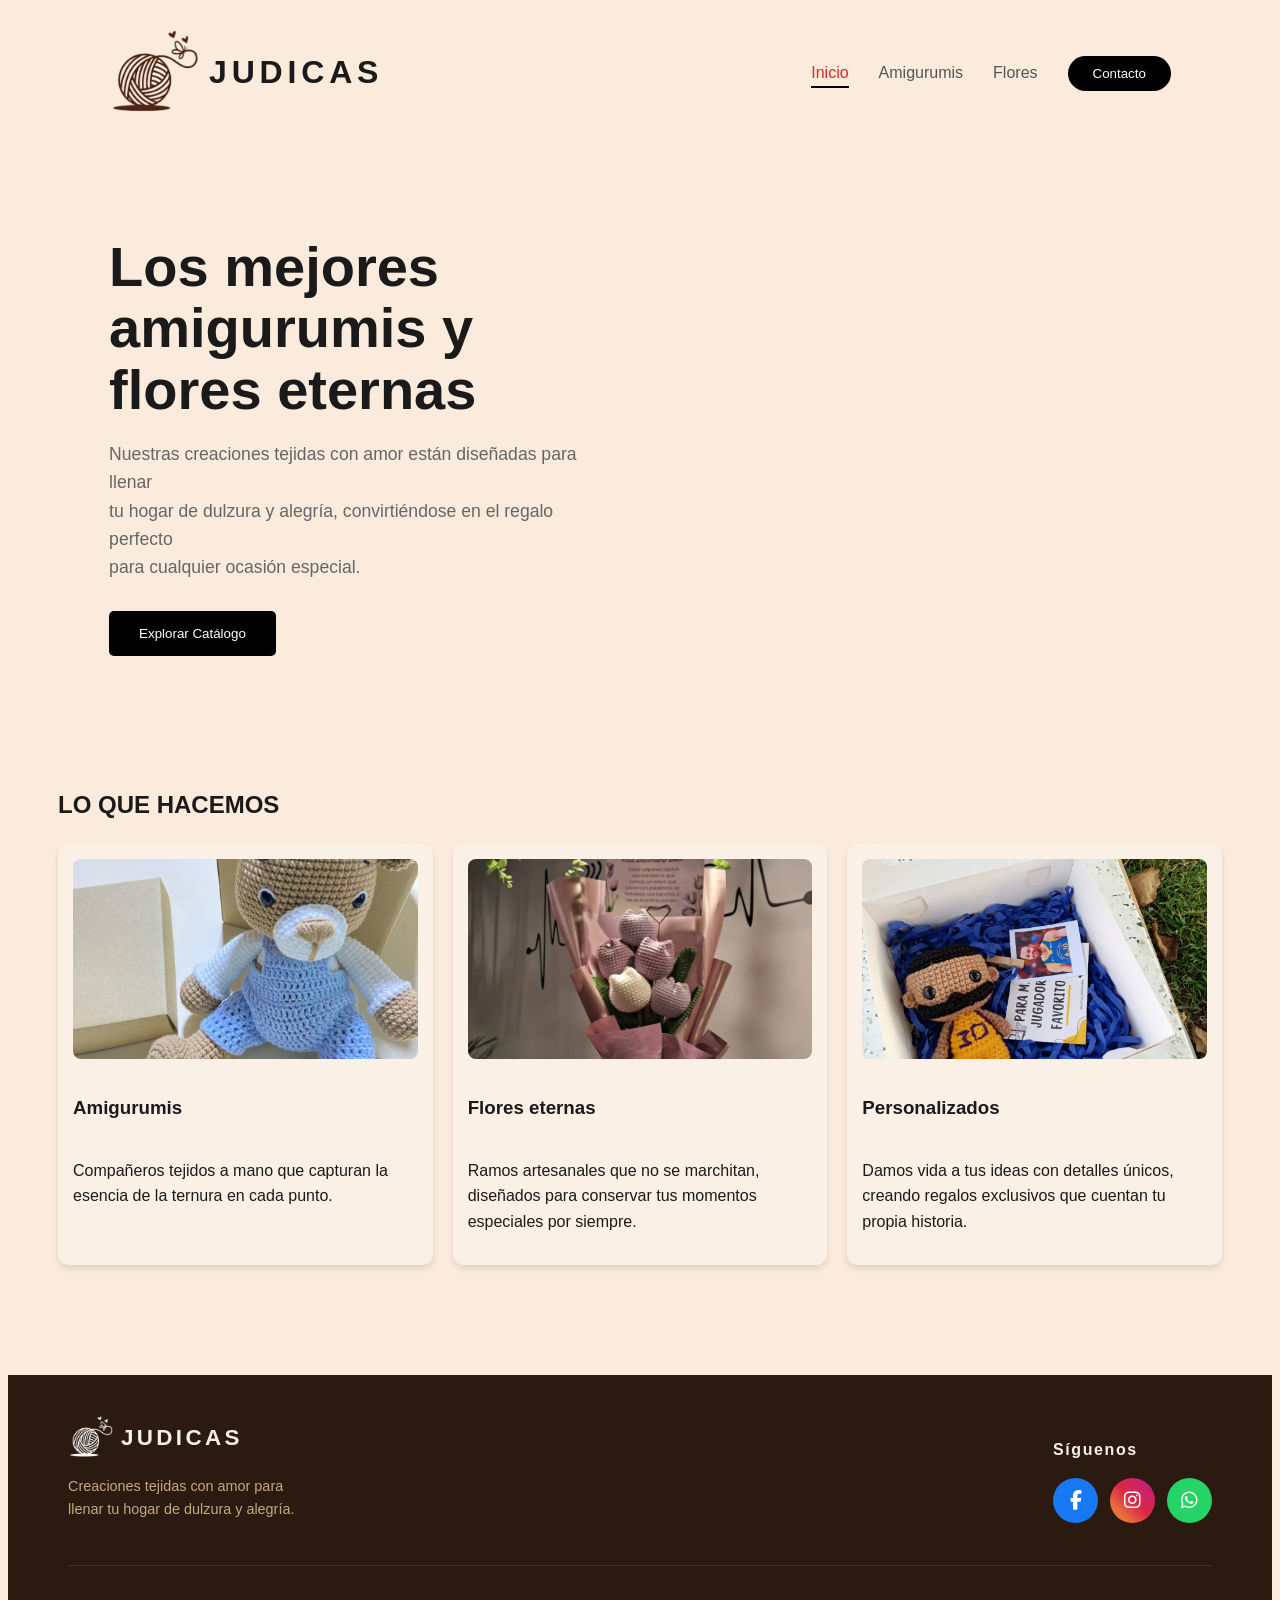
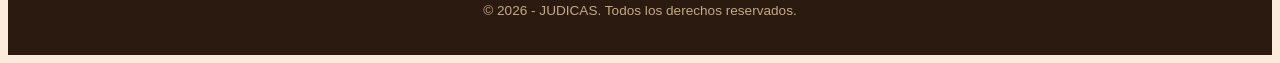
==== index.html @ 6023e5a1 "Add files via upload" ====
<!DOCTYPE html>
<html lang="es">
<head>
    <meta charset="UTF-8">
    <meta name="viewport" content="width=device-width, initial-scale=1.0">
    <title>JUDICAS</title>
    <link rel="stylesheet" href="EstiloPrincipal.css">
    <link rel="icon" href="Logo-blanco-juidcas.png" type="image/x-icon">
    <link rel="stylesheet" href="https://cdnjs.cloudflare.com/ajax/libs/font-awesome/6.5.0/css/all.min.css">
</head>
<body>
    
    <!-- Navegación -->
    <nav class="navbar">
            <div class="logo">
            <img src="logo-judicass-(1).png" alt="Logo Judicas">    
            <strong>JUDICAS</strong>
            </div>
        <ul class="nav-links">
            <li><a href="index.html" class="active">Inicio</a></li>
            <li><a href="Amigurumis.html">Amigurumis</a></li>
            <li><a href="Flores.html">Flores</a></li>
            <li><a href="https://wa.me/+51903098460"><button class="btn-sign">Contacto</button></a></li>
        </ul>
    </nav>

    <!-- INICIO -->
     <header class="hero">
        <div class="hero-text">
            <h1>Los mejores amigurumis y flores eternas</h1>
            <p>Nuestras creaciones tejidas con amor están diseñadas para llenar <br>
                tu hogar de dulzura y alegría, convirtiéndose en el regalo perfecto <br>
                para cualquier ocasión especial.</p>
            <a href="Catalogo.html"><button class="btn-main">Explorar Catálogo</button></a>
        </div>
    </header>


    <!-- CUERPO (NO OLVIDARME) -->
    <main class="container">
        <h2>LO QUE HACEMOS</h2>
        <div class="grid">
            <div class="card">
                <img src="amigurumi.jpg" alt="Suscripción">
                <h3>Amigurumis</h3>  
                <p>Compañeros tejidos a mano que capturan la esencia de la ternura en cada punto.</p>
            </div>
            <div class="card">
                <img src="flores-eternas.jpg" alt="Suscripción">
                <h3>Flores eternas</h3>
                <p>Ramos artesanales que no se marchitan, diseñados para conservar tus momentos especiales por siempre.</p>
            </div>
            <div class="card">
                <img src="personalizado.jpg" alt="Suscripción">
                <h3>Personalizados</h3>
                <p>Damos vida a tus ideas con detalles únicos, creando regalos exclusivos que cuentan tu propia historia.</p>
            </div>
        </div>
    </main>

    <footer>
        <div class="footer-container">
    
        <!-- Logo y descripción -->
        <div class="footer-brand">
      <div class="logo">
        <img src="logo-judicass-(1).png" alt="Logo Judicas">
        <strong>JUDICAS</strong>
        </div>
        <p>Creaciones tejidas con amor para llenar tu hogar de dulzura y alegría.</p>
        </div>

        <!-- Redes sociales -->
        <div class="footer-social">
        <h4>Síguenos</h4>
        <div class="social-icons">
            <a href="https://www.facebook.com/profile.php?id=61555158786863" target="_blank" class="social-btn facebook">
            <i class="fab fa-facebook-f"></i>
            </a>
            <a href="https://www.instagram.com/judicas_craftcrochet/" target="_blank" class="social-btn instagram">
            <i class="fab fa-instagram"></i>
            </a>
            <a href="https://wa.me/+51903098460" target="_blank" class="social-btn whatsapp">
            <i class="fab fa-whatsapp"></i>
            </a>
        </div>
        </div>

        </div>

    <div class="footer-bottom">
        <p>&copy; 2026 - JUDICAS. Todos los derechos reservados.</p>
    </div>
</footer>
</body>
</html>
---- EstiloPrincipal.css ----
/* Configuración General */

body {
    font-family: 'Segoe UI', Tahoma, Geneva, Verdana, sans-serif;
    color: #1a1a1a;
    background-color: #FAEBDD;
    background-image: url(fondo-2k-judicas.png);
    background-size: cover;
    background-position: center;
    background-repeat: no-repeat;
    background-attachment: fixed;
    line-height: 1.6;
}


.logo {
    font-family: 'Josefin Sans', sans-serif;
    font-weight: 10; /* o 400 */
    letter-spacing: 0.15em;
    text-transform: uppercase;
    display: flex;
    align-items: center;
    gap: 10px;
}

.logo strong {
  font-size: 2rem; /* aumenta este valor al gusto */
  letter-spacing: 0.15em;
}

.logo img {
  width: 90px;
  height: 90px;
  object-fit: contain;
  vertical-align: middle;
}

.navbar {
    display: flex;
    justify-content: space-between;
    align-items: center;
    padding: 20px 8%;
}
.nav-links {
    display: flex;
    list-style: none;
    gap: 30px;
    align-items: center;
}
.nav-links a { text-decoration: none; color: #555; font-weight: 500; }
.active { color: #df2525 !important; border-bottom: 2px solid #000; padding-bottom: 5px; }
.btn-sign {
    background: #000;
    color: #fff;
    padding: 10px 25px;
    border-radius: 30px;
    border: none;
    cursor: pointer;
}

/* HERO SECTION */
.hero {
    display: grid;
    grid-template-columns: 1fr 1fr;
    gap: 40px;
    padding: 60px 8%;
    align-items: center;
}
.hero-text h1 { font-size: 3.5rem; line-height: 1.1; margin-bottom: 20px; }
.hero-text p { color: #666; margin-bottom: 30px; font-size: 1.1rem; }
.btn-main {
    background: #000; color: #fff; border: none;
    padding: 15px 30px; border-radius: 5px; cursor: pointer;
}

.img-large { grid-row: span 2; }
.hero-images-grid img {
    width: 100%;
    height: 100%;
    object-fit: cover; 
    border-radius: 15px;
    background: #f0f0f0;
}

/* Grillas de Contenido */

.container { padding: 40px 8%; }
.section-header {
    display: flex;
    justify-content: space-between;
    align-items: center;
    margin-bottom: 25px;
}
.grid-main {
    display: grid;
    grid-template-columns: repeat(4, 1fr);
    gap: 20px;
}

.card img {
    width: 100%;  
    height: 200px;         
    object-fit: cover;     
    object-position: center; 
    border-radius: 8px;   
    display: block;        
    margin-bottom: 15px;   
}
.card {
    overflow: hidden;
    display: flex;
    flex-direction: column;
    background: rgba(255, 255, 255, 0.25); /* más transparente */
    backdrop-filter: blur(15px);
    -webkit-backdrop-filter: blur(10px);
    border-radius: 16px;
    border: none;

}

/* Sección de Noticias Estilo Lista */
.news-layout {
    display: grid;
    grid-template-columns: 2fr 1fr;
    gap: 30px;
}
.news-main img {
    width: 100%;
    height: 400px;
    object-fit: cover;
    border-radius: 15px;
}
.news-item {
    display: flex;
    gap: 15px;
    margin-bottom: 20px;
}
.news-item img {
    width: 100px;
    height: 80px;
    object-fit: cover;
    border-radius: 8px;
}
.container { padding: 50px; }

.grid {
    display: flex;
    gap: 20px;
    margin-top: 20px;
}

.card {
    flex: 1;
    background: rgba(255, 255, 255, 0.25);
    padding: 15px;
    border-radius: 10px;
    box-shadow: 0 4px 6px rgba(0,0,0,0.1);
    backdrop-filter: blur(15px);
}

.card-img {
    height: 150px;
    background: #e0e0e0;
    border-radius: 8px;
    margin-bottom: 15px;
}

h1 { font-size: 3rem; margin-bottom: 10px; }

/* --- ANIMACIONES PÁGINA PRINCIPAL --- */

/* 1. Definición del efecto de entrada */
@keyframes fadeInUp {
    from {
        opacity: 0;
        transform: translateY(30px);
    }
    to {
        opacity: 1;
        transform: translateY(0);
    }
}

/* 2. Animación al texto principal (Hero) */
.hero-text {
    animation: fadeInUp 1s ease-out forwards;
}

/* 3. Animación a las tarjetas de amenazas con retraso */
.card {
    opacity: 0; /* Empiezan invisibles */
    animation: fadeInUp 0.8s ease-out forwards;
    transition: transform 0.1s ease;
}

/* Retraso para que aparezcan una por una */
.card:nth-child(1) { animation-delay: 0.2s; }
.card:nth-child(2) { animation-delay: 0.4s; }
.card:nth-child(3) { animation-delay: 0.6s; }

/* 4. Efecto Hover en las cards (se levantan y brillan) */
.card {
    transition: transform 0.3s ease, box-shadow 0.3s ease;
}

.card:hover {
    transform: translateY(-10px);
    box-shadow: 0 10px 20px rgba(0,0,0,0.15);
}

/* 5. Efecto en el botón principal */
.btn-main {
    transition: all 0.3s ease;
}

.btn-main:hover {
    background-color: #333;
    transform: scale(1.05); /* Se agranda un poquito */
}

/* --- RESPONSIVE PRINCIPAL --- */
@media (max-width: 768px) {
    .navbar {
        flex-direction: column;
        padding: 15px;
        gap: 15px;
    }
    .nav-links {
        gap: 15px;
        font-size: 0.9rem;
    }
    .hero {
        grid-template-columns: 1fr;
        text-align: center;
        padding: 40px 5%;
    }
    .hero-text h1 {
        font-size: 2.2rem;
    }
    .grid {
        flex-direction: column; /* Se apilan una abajo de otra */
    }
    .card {
        width: 100%;
    }
}

/* Importar Font Awesome en el <head> de tu HTML */
/* <link rel="stylesheet" href="https://cdnjs.cloudflare.com/ajax/libs/font-awesome/6.5.0/css/all.min.css"> */

footer {
  background-color: #2b1a10;
  color: #f5f0eb;
  padding: 40px 60px 20px;
  margin-top: 60px;
}

.footer-container {
  display: flex;
  justify-content: space-between;
  align-items: flex-start;
  gap: 40px;
  margin-bottom: 30px;
}

.footer-brand .logo {
  display: flex;
  align-items: center;
  gap: 8px;
  margin-bottom: 12px;
}

.footer-brand .logo strong {
  color: #f5f0eb;
  font-size: 1.4rem;
  letter-spacing: 0.15em;
}

.footer-brand .logo img {
  width: 45px;
  height: 45px;
  filter: brightness(0) invert(1); /* hace el logo blanco */
}

.footer-brand p {
  color: #c4a882;
  font-size: 0.9rem;
  max-width: 250px;
}

.footer-social h4 {
  font-size: 1rem;
  margin-bottom: 16px;
  letter-spacing: 0.1em;
}

.social-icons {
  display: flex;
  gap: 12px;
}

.social-btn {
  width: 45px;
  height: 45px;
  border-radius: 50%;
  display: flex;
  align-items: center;
  justify-content: center;
  font-size: 1.2rem;
  color: white;
  text-decoration: none;
  transition: transform 0.2s, opacity 0.2s;
}

.social-btn:hover {
  transform: scale(1.1);
  opacity: 0.9;
}

.facebook  { background-color: #1877f2; }
.instagram { background: linear-gradient(45deg, #f09433, #e6683c, #dc2743, #cc2366, #bc1888); }
.whatsapp  { background-color: #25d366; }

.footer-bottom {
  border-top: 1px solid rgba(255,255,255,0.1);
  padding-top: 20px;
  text-align: center;
  color: #c4a882;
  font-size: 0.85rem;
}


/* ---- TABLET (hasta 1024px) ---- */
@media (max-width: 1024px) {
    .hero-text h1 { font-size: 2.5rem; }
    .grid { flex-wrap: wrap; }
    .card { min-width: 280px; }
}

/* ---- CELULAR (hasta 768px) ---- */
@media (max-width: 768px) {

    /* Navbar */
    .navbar {
        flex-direction: column;
        padding: 15px 5%;
        gap: 12px;
    }
    .nav-links { 
        gap: 12px; 
        flex-wrap: wrap;
        justify-content: center;
    }

    /* Logo más pequeño */
    .logo img { width: 55px; height: 55px; }
    .logo strong { font-size: 1.3rem; }

    /* Hero */
    .hero {
        grid-template-columns: 1fr;
        padding: 30px 5%;
        text-align: center;
    }
    .hero-text h1 { font-size: 2rem; }
    .hero-text p { font-size: 0.95rem; }

    /* Cards apiladas */
    .grid { flex-direction: column; }
    .card { width: 100%; }

    /* Fondo */
    body {
        background-size: cover;
        background-position: center top;
        background-attachment: scroll; /* fixed no funciona bien en móvil */
    }

    /* Footer */
    footer { padding: 30px 20px 20px; }
    .footer-container { flex-direction: column; gap: 20px; }

    /* Banner contacto */
    .contacto-banner {
        flex-direction: column;
        text-align: center;
        padding: 25px 20px;
    }
}

/* ---- CELULAR PEQUEÑO (hasta 480px) ---- */
@media (max-width: 480px) {
    .hero-text h1 { font-size: 1.6rem; }
    .catalogo-header h1 { font-size: 1.8rem; }
    .nav-links { font-size: 0.85rem; gap: 8px; }
}
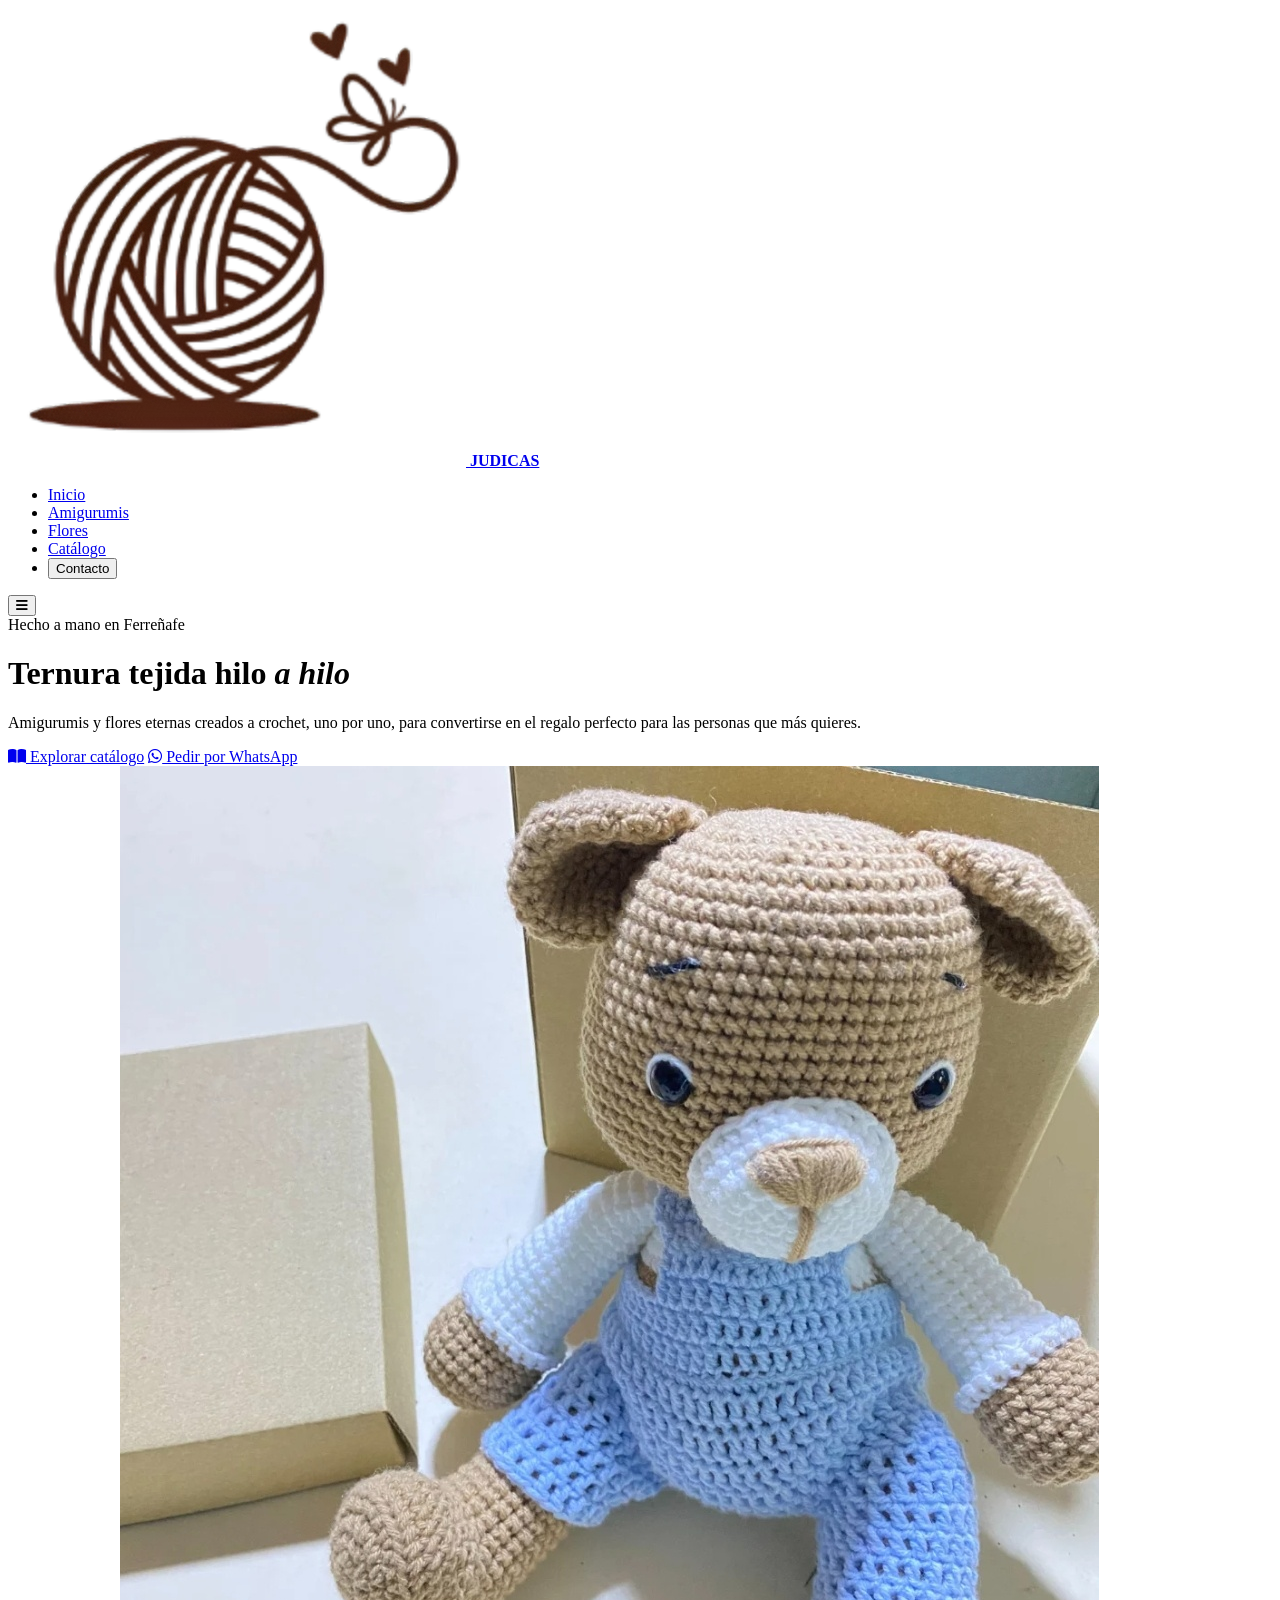
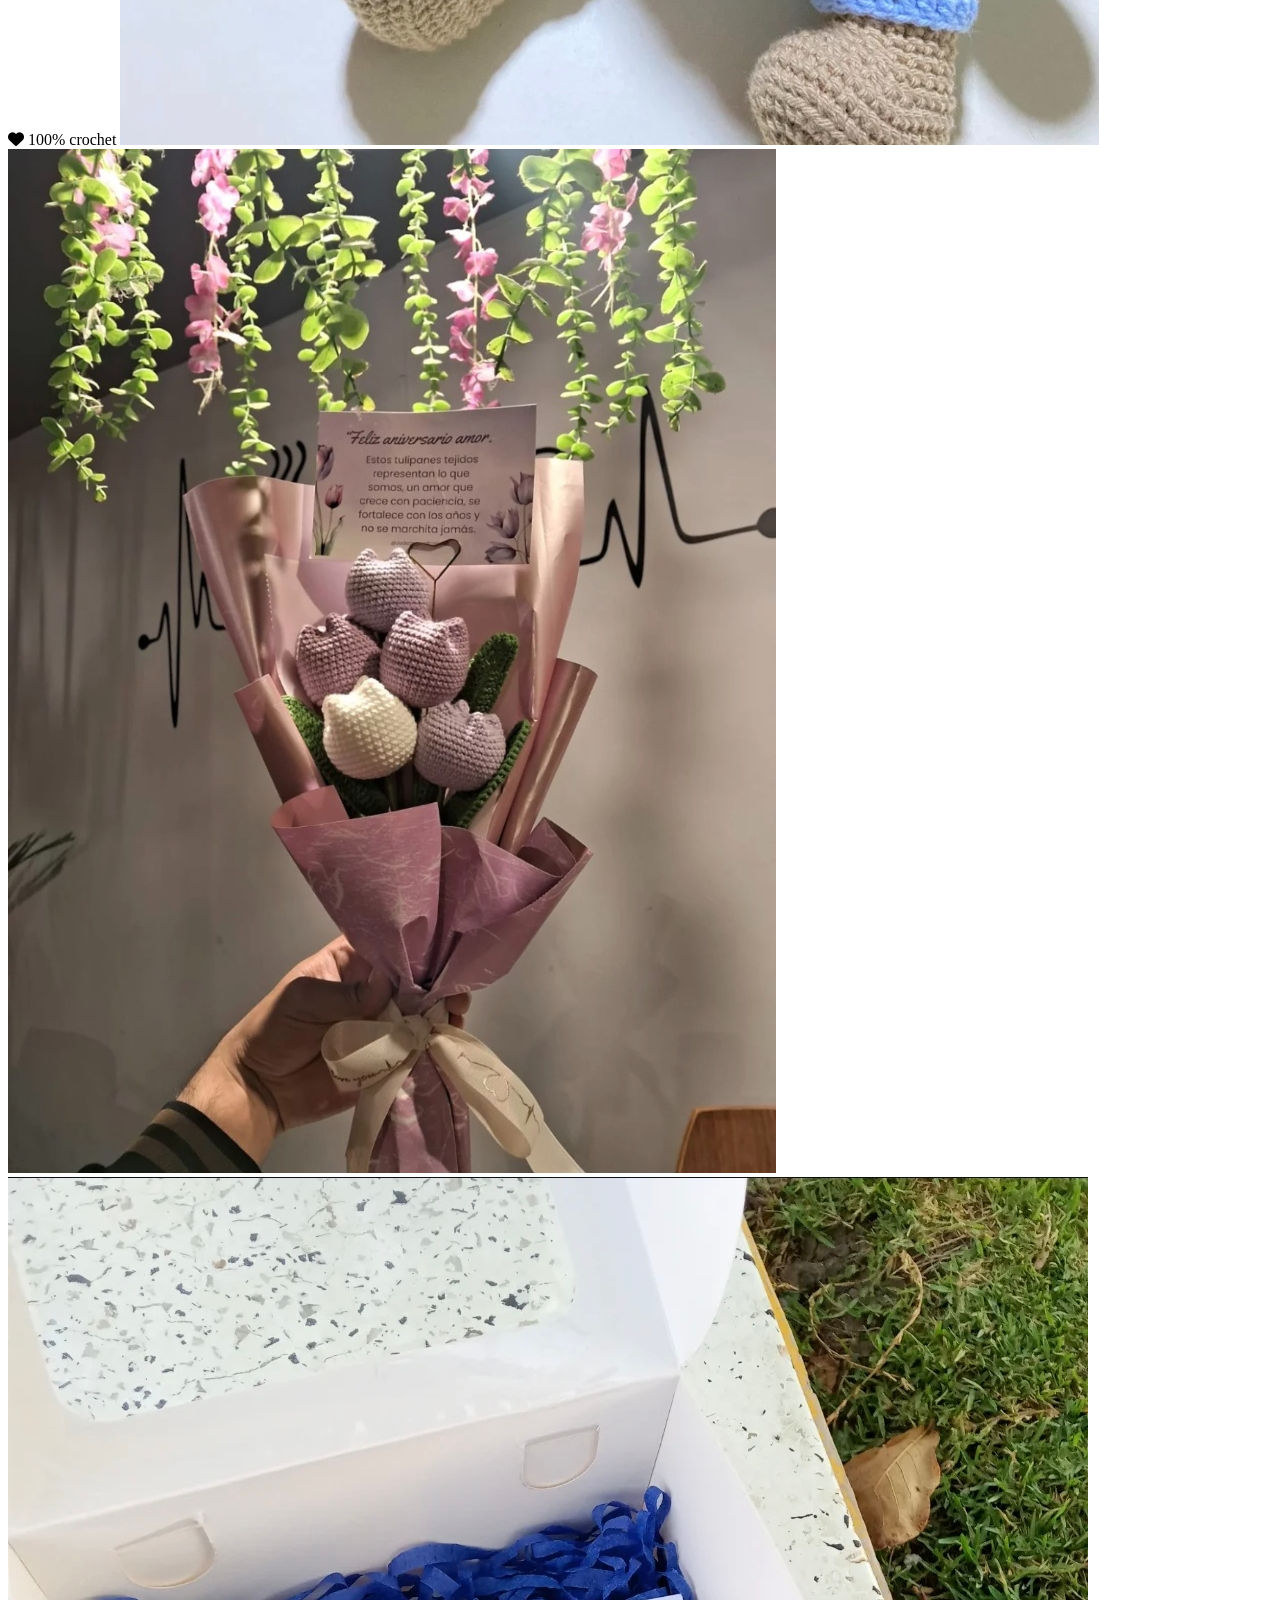
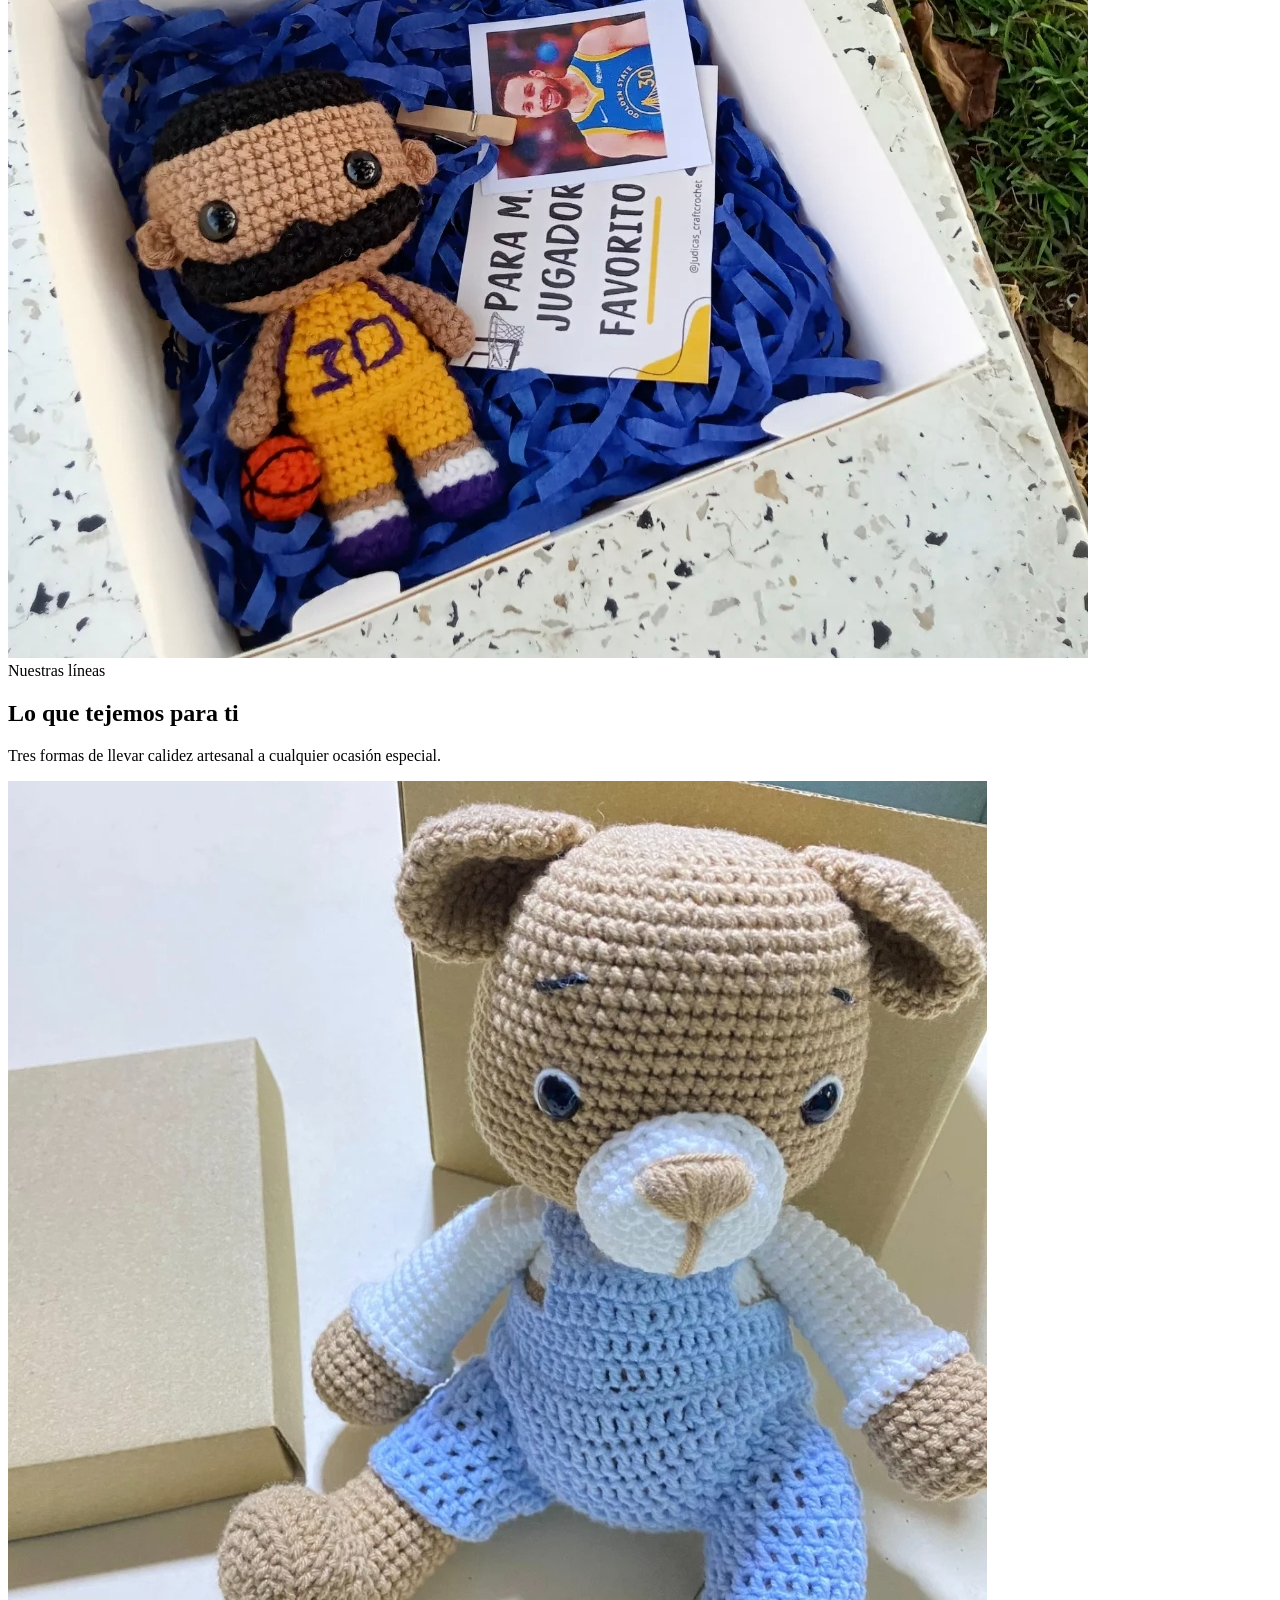
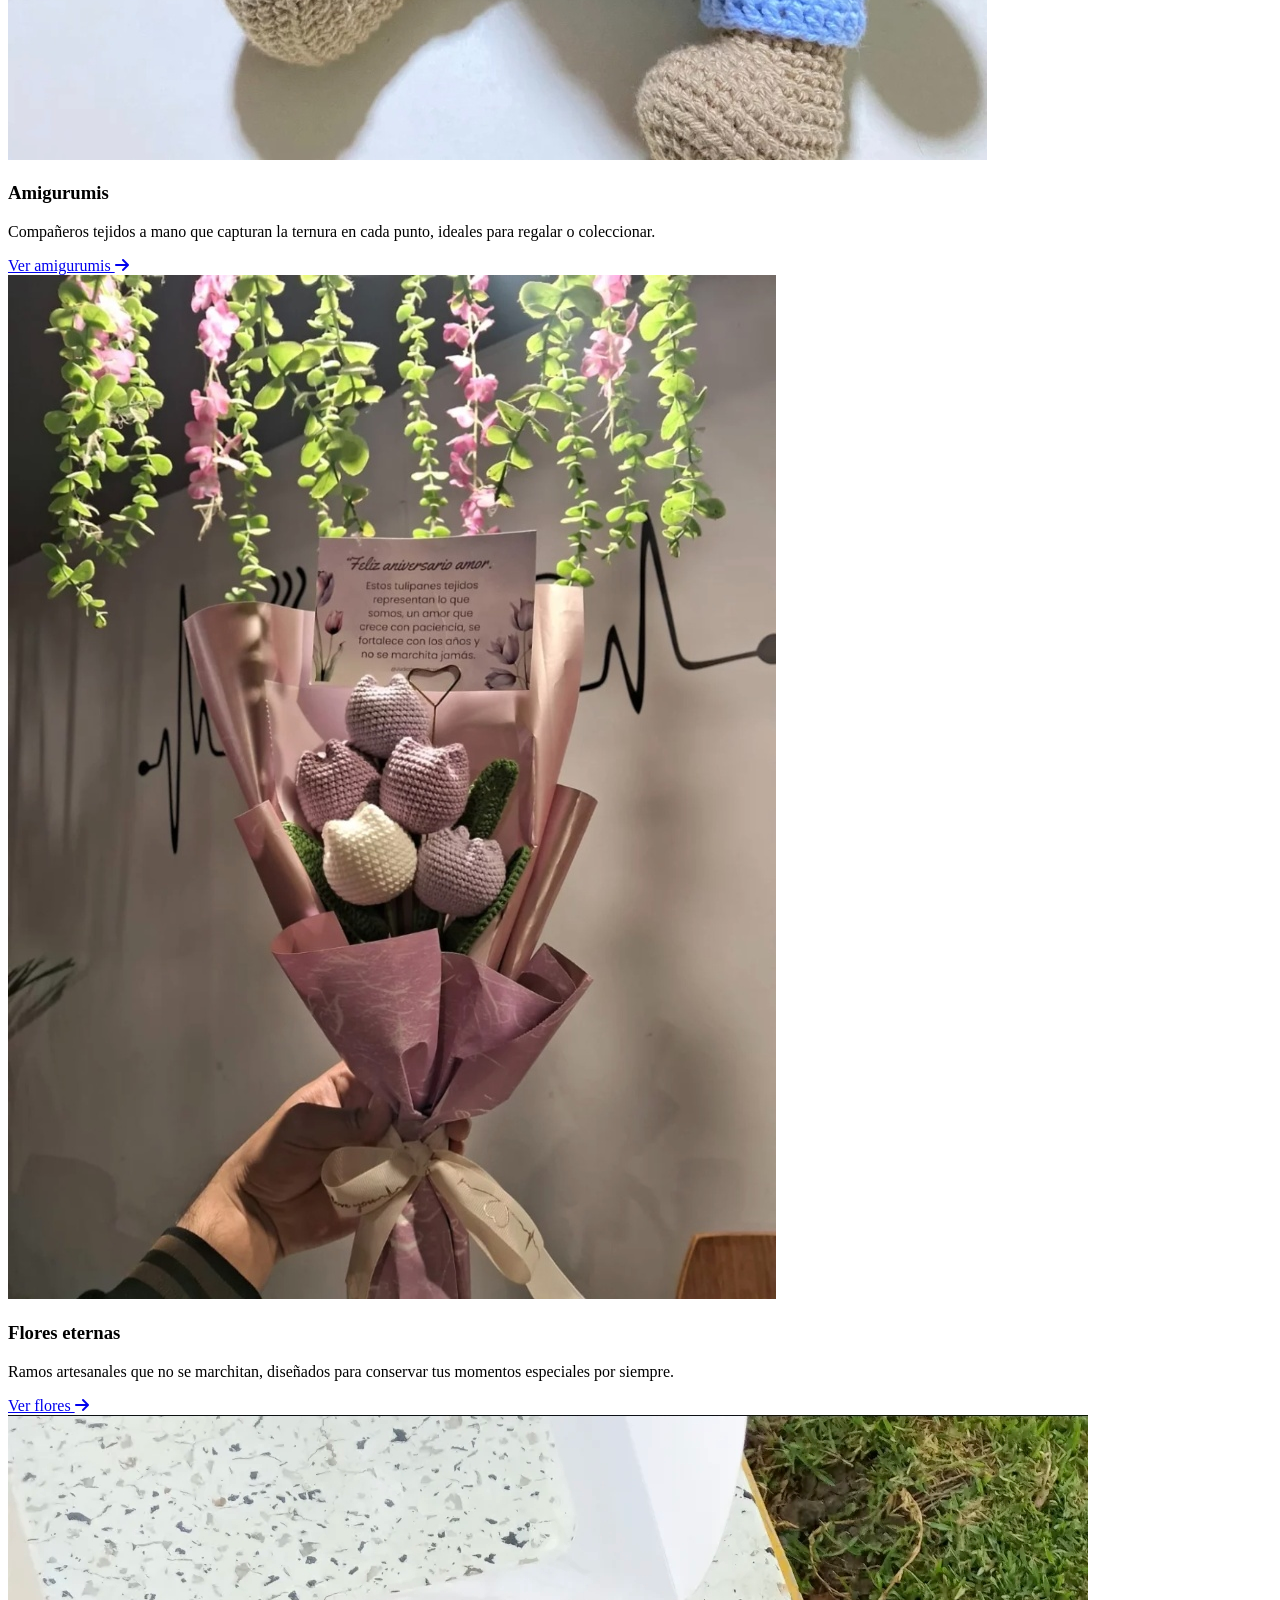
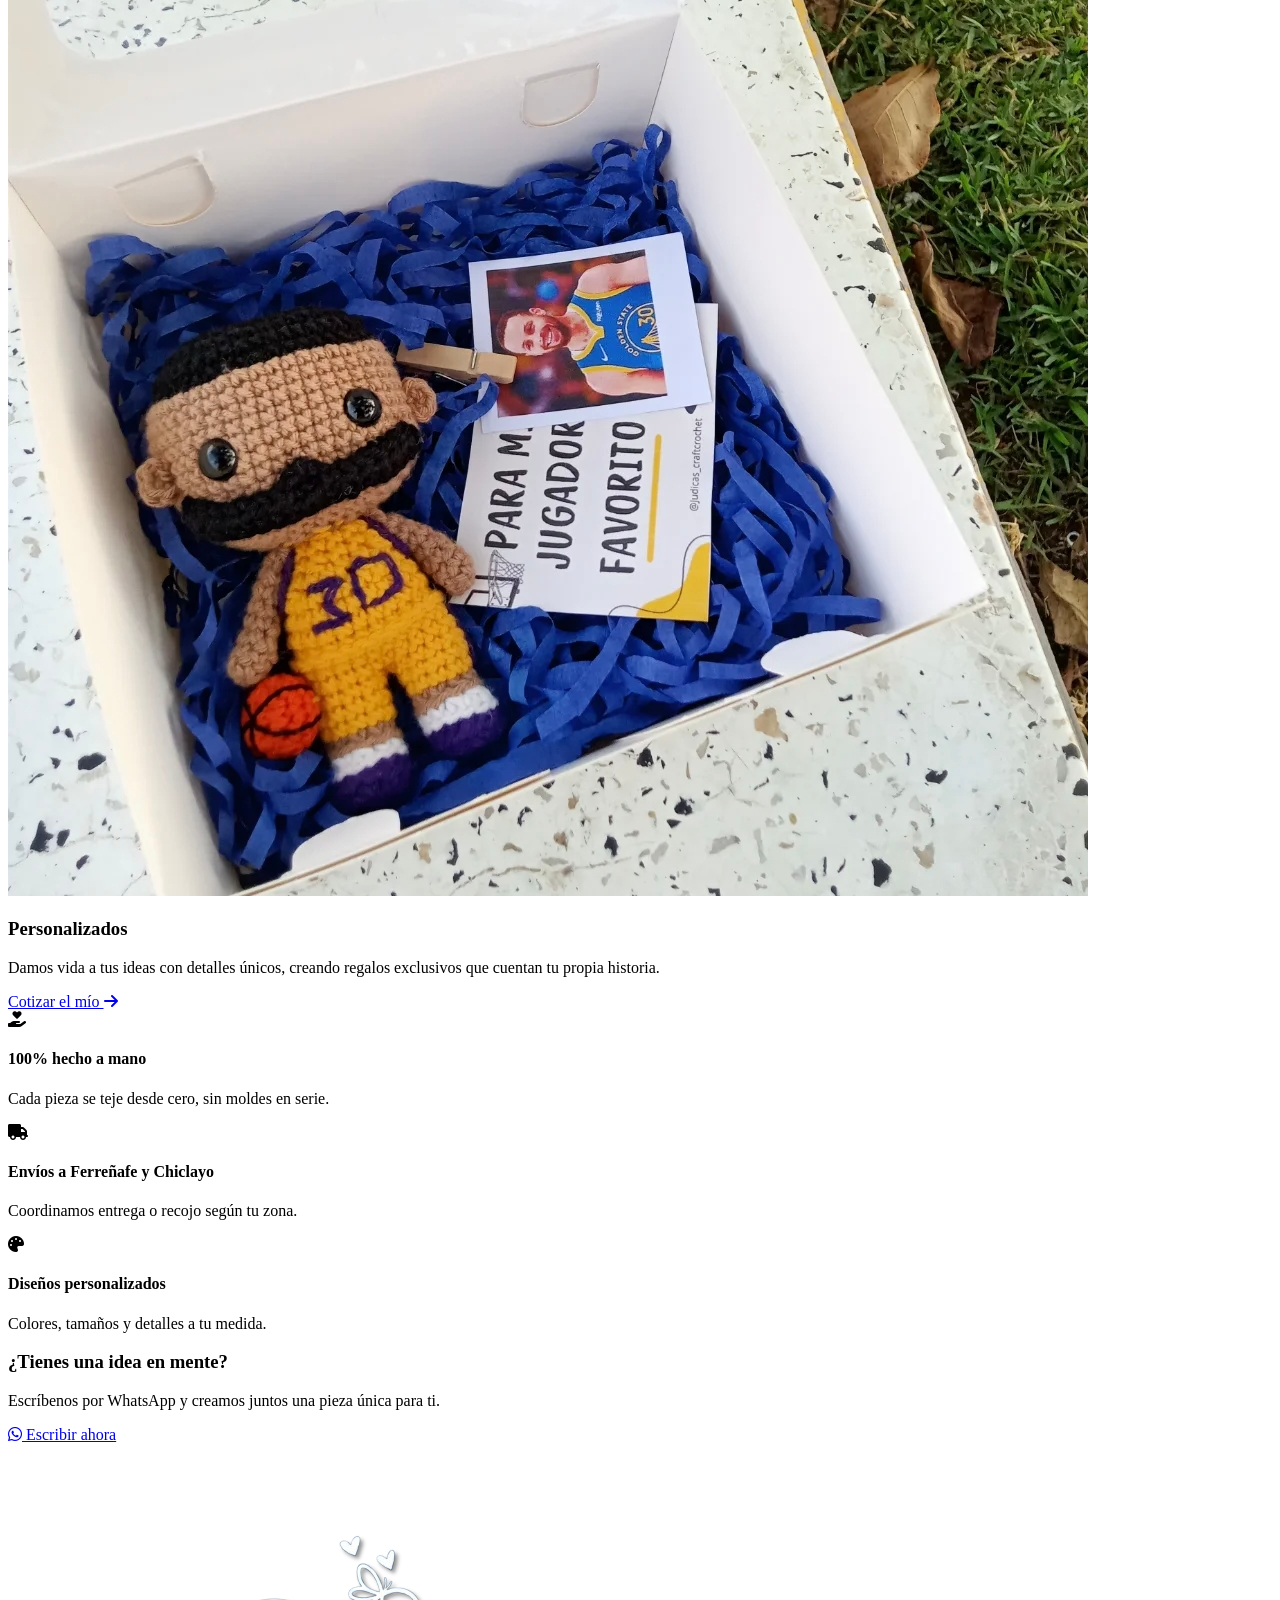
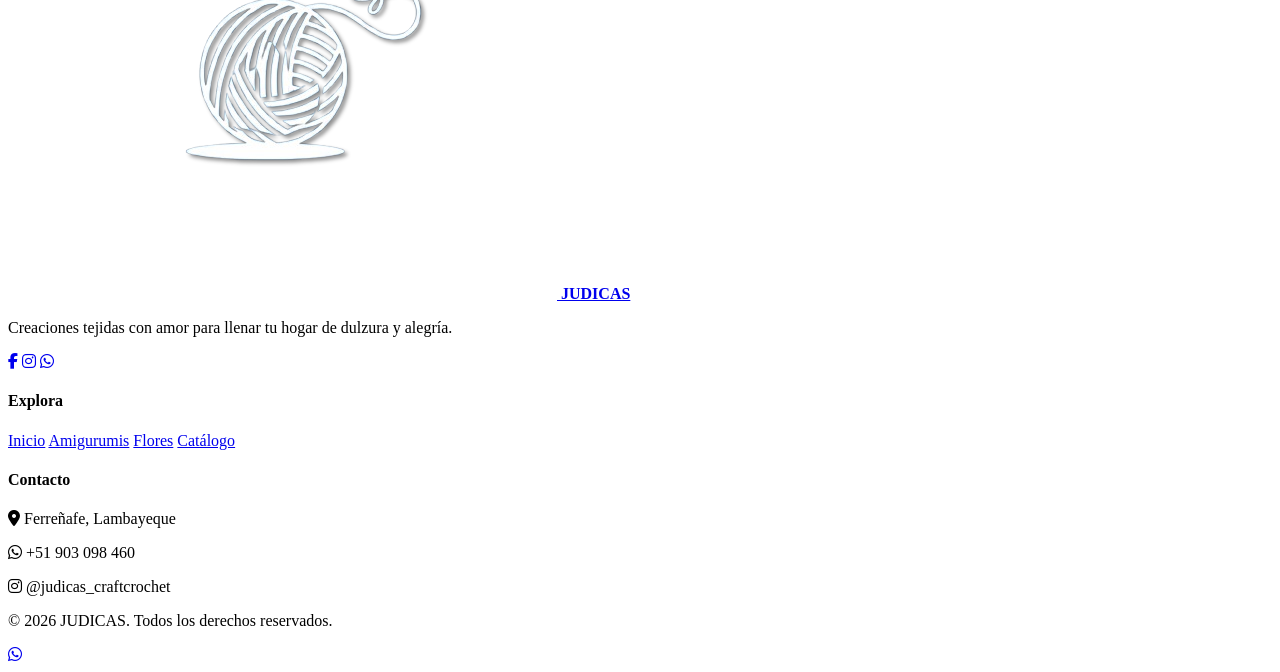
==== commit 026449ce: "judicas yes" ====
--- a/index.html
+++ b/index.html
@@ -1,96 +1,154 @@
-<!DOCTYPE html>
-<html lang="es">
-<head>
-    <meta charset="UTF-8">
-    <meta name="viewport" content="width=device-width, initial-scale=1.0">
-    <title>JUDICAS</title>
-    <link rel="stylesheet" href="EstiloPrincipal.css">
-    <link rel="icon" href="Logo-blanco-juidcas.png" type="image/x-icon">
-    <link rel="stylesheet" href="https://cdnjs.cloudflare.com/ajax/libs/font-awesome/6.5.0/css/all.min.css">
-</head>
-<body>
-    
-    <!-- Navegación -->
-    <nav class="navbar">
-            <div class="logo">
-            <img src="logo-judicass-(1).png" alt="Logo Judicas">    
-            <strong>JUDICAS</strong>
-            </div>
-        <ul class="nav-links">
-            <li><a href="index.html" class="active">Inicio</a></li>
-            <li><a href="Amigurumis.html">Amigurumis</a></li>
-            <li><a href="Flores.html">Flores</a></li>
-            <li><a href="https://wa.me/+51903098460"><button class="btn-sign">Contacto</button></a></li>
-        </ul>
-    </nav>
-
-    <!-- INICIO -->
-     <header class="hero">
-        <div class="hero-text">
-            <h1>Los mejores amigurumis y flores eternas</h1>
-            <p>Nuestras creaciones tejidas con amor están diseñadas para llenar <br>
-                tu hogar de dulzura y alegría, convirtiéndose en el regalo perfecto <br>
-                para cualquier ocasión especial.</p>
-            <a href="Catalogo.html"><button class="btn-main">Explorar Catálogo</button></a>
-        </div>
-    </header>
-
-
-    <!-- CUERPO (NO OLVIDARME) -->
-    <main class="container">
-        <h2>LO QUE HACEMOS</h2>
-        <div class="grid">
-            <div class="card">
-                <img src="amigurumi.jpg" alt="Suscripción">
-                <h3>Amigurumis</h3>  
-                <p>Compañeros tejidos a mano que capturan la esencia de la ternura en cada punto.</p>
-            </div>
-            <div class="card">
-                <img src="flores-eternas.jpg" alt="Suscripción">
-                <h3>Flores eternas</h3>
-                <p>Ramos artesanales que no se marchitan, diseñados para conservar tus momentos especiales por siempre.</p>
-            </div>
-            <div class="card">
-                <img src="personalizado.jpg" alt="Suscripción">
-                <h3>Personalizados</h3>
-                <p>Damos vida a tus ideas con detalles únicos, creando regalos exclusivos que cuentan tu propia historia.</p>
-            </div>
-        </div>
-    </main>
-
-    <footer>
-        <div class="footer-container">
-    
-        <!-- Logo y descripción -->
-        <div class="footer-brand">
-      <div class="logo">
-        <img src="logo-judicass-(1).png" alt="Logo Judicas">
-        <strong>JUDICAS</strong>
-        </div>
-        <p>Creaciones tejidas con amor para llenar tu hogar de dulzura y alegría.</p>
-        </div>
-
-        <!-- Redes sociales -->
-        <div class="footer-social">
-        <h4>Síguenos</h4>
-        <div class="social-icons">
-            <a href="https://www.facebook.com/profile.php?id=61555158786863" target="_blank" class="social-btn facebook">
-            <i class="fab fa-facebook-f"></i>
-            </a>
-            <a href="https://www.instagram.com/judicas_craftcrochet/" target="_blank" class="social-btn instagram">
-            <i class="fab fa-instagram"></i>
-            </a>
-            <a href="https://wa.me/+51903098460" target="_blank" class="social-btn whatsapp">
-            <i class="fab fa-whatsapp"></i>
-            </a>
-        </div>
-        </div>
-
-        </div>
-
-    <div class="footer-bottom">
-        <p>&copy; 2026 - JUDICAS. Todos los derechos reservados.</p>
-    </div>
-</footer>
-</body>
-</html>
+<!DOCTYPE html>
+<html lang="es">
+<head>
+<meta charset="UTF-8">
+<meta name="viewport" content="width=device-width, initial-scale=1.0">
+<title>JUDICAS · Amigurumis y Flores Eternas Tejidas a Mano</title>
+<meta name="description" content="Amigurumis y flores eternas tejidas a mano en Ferreñafe, Perú. Piezas únicas y personalizadas para regalar momentos que perduran.">
+<link rel="icon" href="Logo-blanco-juidcas.png" type="image/x-icon">
+<link rel="stylesheet" href="css/styles.css">
+<link rel="stylesheet" href="https://cdnjs.cloudflare.com/ajax/libs/font-awesome/6.5.0/css/all.min.css">
+</head>
+<body>
+
+<nav class="navbar">
+  <a href="index.html" class="logo">
+    <img src="logo-judicass-(1).png" alt="Logo Judicas">
+    <strong>JUDICAS</strong>
+  </a>
+  <ul class="nav-links">
+    <li><a href="index.html" class="active">Inicio</a></li>
+    <li><a href="Amigurumis.html">Amigurumis</a></li>
+    <li><a href="Flores.html">Flores</a></li>
+    <li><a href="Catalogo.html">Catálogo</a></li>
+    <li><a href="https://wa.me/+51903098460" target="_blank"><button class="btn-sign">Contacto</button></a></li>
+  </ul>
+  <button class="nav-toggle" aria-label="Abrir menú"><i class="fa-solid fa-bars"></i></button>
+</nav>
+
+<!-- HERO -->
+<header class="hero">
+  <div class="hero-text" data-reveal="left">
+    <span class="eyebrow">Hecho a mano en Ferreñafe</span>
+    <h1>Ternura tejida hilo <em>a hilo</em></h1>
+    <p>Amigurumis y flores eternas creados a crochet, uno por uno, para convertirse en el regalo perfecto para las personas que más quieres.</p>
+    <div class="hero-actions">
+      <a href="Catalogo.html" class="btn-main"><i class="fa-solid fa-book-open"></i> Explorar catálogo</a>
+      <a href="https://wa.me/+51903098460" target="_blank" class="btn-outline"><i class="fa-brands fa-whatsapp"></i> Pedir por WhatsApp</a>
+    </div>
+  </div>
+  <div class="hero-visual" data-reveal="right">
+    <span class="thread-tag"><i class="fa-solid fa-heart"></i> 100% crochet</span>
+    <img class="tall" src="amigurumi.jpg" alt="Amigurumi tejido a mano">
+    <img src="flores-eternas.jpg" alt="Ramo de flores eternas tejidas">
+    <img src="personalizado.jpg" alt="Pieza personalizada a crochet">
+  </div>
+</header>
+
+<!-- LO QUE HACEMOS -->
+<section class="section">
+  <div class="section-head" data-reveal>
+    <span class="eyebrow">Nuestras líneas</span>
+    <h2>Lo que tejemos para ti</h2>
+    <p>Tres formas de llevar calidez artesanal a cualquier ocasión especial.</p>
+    <div class="stitch center"></div>
+  </div>
+  <div class="grid">
+    <div class="card" data-reveal>
+      <div class="card-img"><img src="amigurumi.jpg" alt="Amigurumis tejidos a mano"></div>
+      <div class="card-body">
+        <h3>Amigurumis</h3>
+        <p>Compañeros tejidos a mano que capturan la ternura en cada punto, ideales para regalar o coleccionar.</p>
+        <a href="Amigurumis.html" class="card-link">Ver amigurumis <i class="fa-solid fa-arrow-right"></i></a>
+      </div>
+    </div>
+    <div class="card" data-reveal>
+      <div class="card-img"><img src="flores-eternas.jpg" alt="Flores eternas a crochet"></div>
+      <div class="card-body">
+        <h3>Flores eternas</h3>
+        <p>Ramos artesanales que no se marchitan, diseñados para conservar tus momentos especiales por siempre.</p>
+        <a href="Flores.html" class="card-link">Ver flores <i class="fa-solid fa-arrow-right"></i></a>
+      </div>
+    </div>
+    <div class="card" data-reveal>
+      <div class="card-img"><img src="personalizado.jpg" alt="Regalos personalizados a crochet"></div>
+      <div class="card-body">
+        <h3>Personalizados</h3>
+        <p>Damos vida a tus ideas con detalles únicos, creando regalos exclusivos que cuentan tu propia historia.</p>
+        <a href="https://wa.me/+51903098460" target="_blank" class="card-link">Cotizar el mío <i class="fa-solid fa-arrow-right"></i></a>
+      </div>
+    </div>
+  </div>
+</section>
+
+<!-- FRANJA DE CONFIANZA -->
+<div class="trust">
+  <div class="trust-inner">
+    <div class="trust-item" data-reveal="scale">
+      <i class="fa-solid fa-hand-holding-heart"></i>
+      <h4>100% hecho a mano</h4>
+      <p>Cada pieza se teje desde cero, sin moldes en serie.</p>
+    </div>
+    <div class="trust-item" data-reveal="scale">
+      <i class="fa-solid fa-truck"></i>
+      <h4>Envíos a Ferreñafe y Chiclayo</h4>
+      <p>Coordinamos entrega o recojo según tu zona.</p>
+    </div>
+    <div class="trust-item" data-reveal="scale">
+      <i class="fa-solid fa-palette"></i>
+      <h4>Diseños personalizados</h4>
+      <p>Colores, tamaños y detalles a tu medida.</p>
+    </div>
+  </div>
+</div>
+
+<!-- CTA -->
+<div class="section">
+  <div class="contacto-banner" data-reveal>
+    <div>
+      <h3>¿Tienes una idea en mente?</h3>
+      <p>Escríbenos por WhatsApp y creamos juntos una pieza única para ti.</p>
+    </div>
+    <a href="https://wa.me/+51903098460" target="_blank" class="btn-whatsapp"><i class="fa-brands fa-whatsapp"></i> Escribir ahora</a>
+  </div>
+</div>
+
+<!-- FOOTER -->
+<footer>
+  <div class="footer-grid">
+    <div class="footer-brand">
+      <a href="index.html" class="logo">
+        <img src="Logo-blanco-juidcas.png" alt="Logo Judicas">
+        <strong>JUDICAS</strong>
+      </a>
+      <p>Creaciones tejidas con amor para llenar tu hogar de dulzura y alegría.</p>
+      <div class="social-icons">
+        <a href="https://www.facebook.com/profile.php?id=61555158786863" target="_blank" class="social-btn facebook"><i class="fab fa-facebook-f"></i></a>
+        <a href="https://www.instagram.com/judicas_craftcrochet/" target="_blank" class="social-btn instagram"><i class="fab fa-instagram"></i></a>
+        <a href="https://wa.me/+51903098460" target="_blank" class="social-btn whatsapp"><i class="fab fa-whatsapp"></i></a>
+      </div>
+    </div>
+    <div class="footer-links">
+      <h4>Explora</h4>
+      <a href="index.html">Inicio</a>
+      <a href="Amigurumis.html">Amigurumis</a>
+      <a href="Flores.html">Flores</a>
+      <a href="Catalogo.html">Catálogo</a>
+    </div>
+    <div class="footer-contact">
+      <h4>Contacto</h4>
+      <p><i class="fa-solid fa-location-dot"></i> Ferreñafe, Lambayeque</p>
+      <p><i class="fa-brands fa-whatsapp"></i> +51 903 098 460</p>
+      <p><i class="fa-brands fa-instagram"></i> @judicas_craftcrochet</p>
+    </div>
+  </div>
+  <div class="footer-bottom">
+    <p>&copy; 2026 JUDICAS. Todos los derechos reservados.</p>
+  </div>
+</footer>
+
+<a href="https://wa.me/+51903098460" target="_blank" class="wa-float" aria-label="Escríbenos por WhatsApp"><i class="fa-brands fa-whatsapp"></i></a>
+
+<script src="js/main.js"></script>
+</body>
+</html>
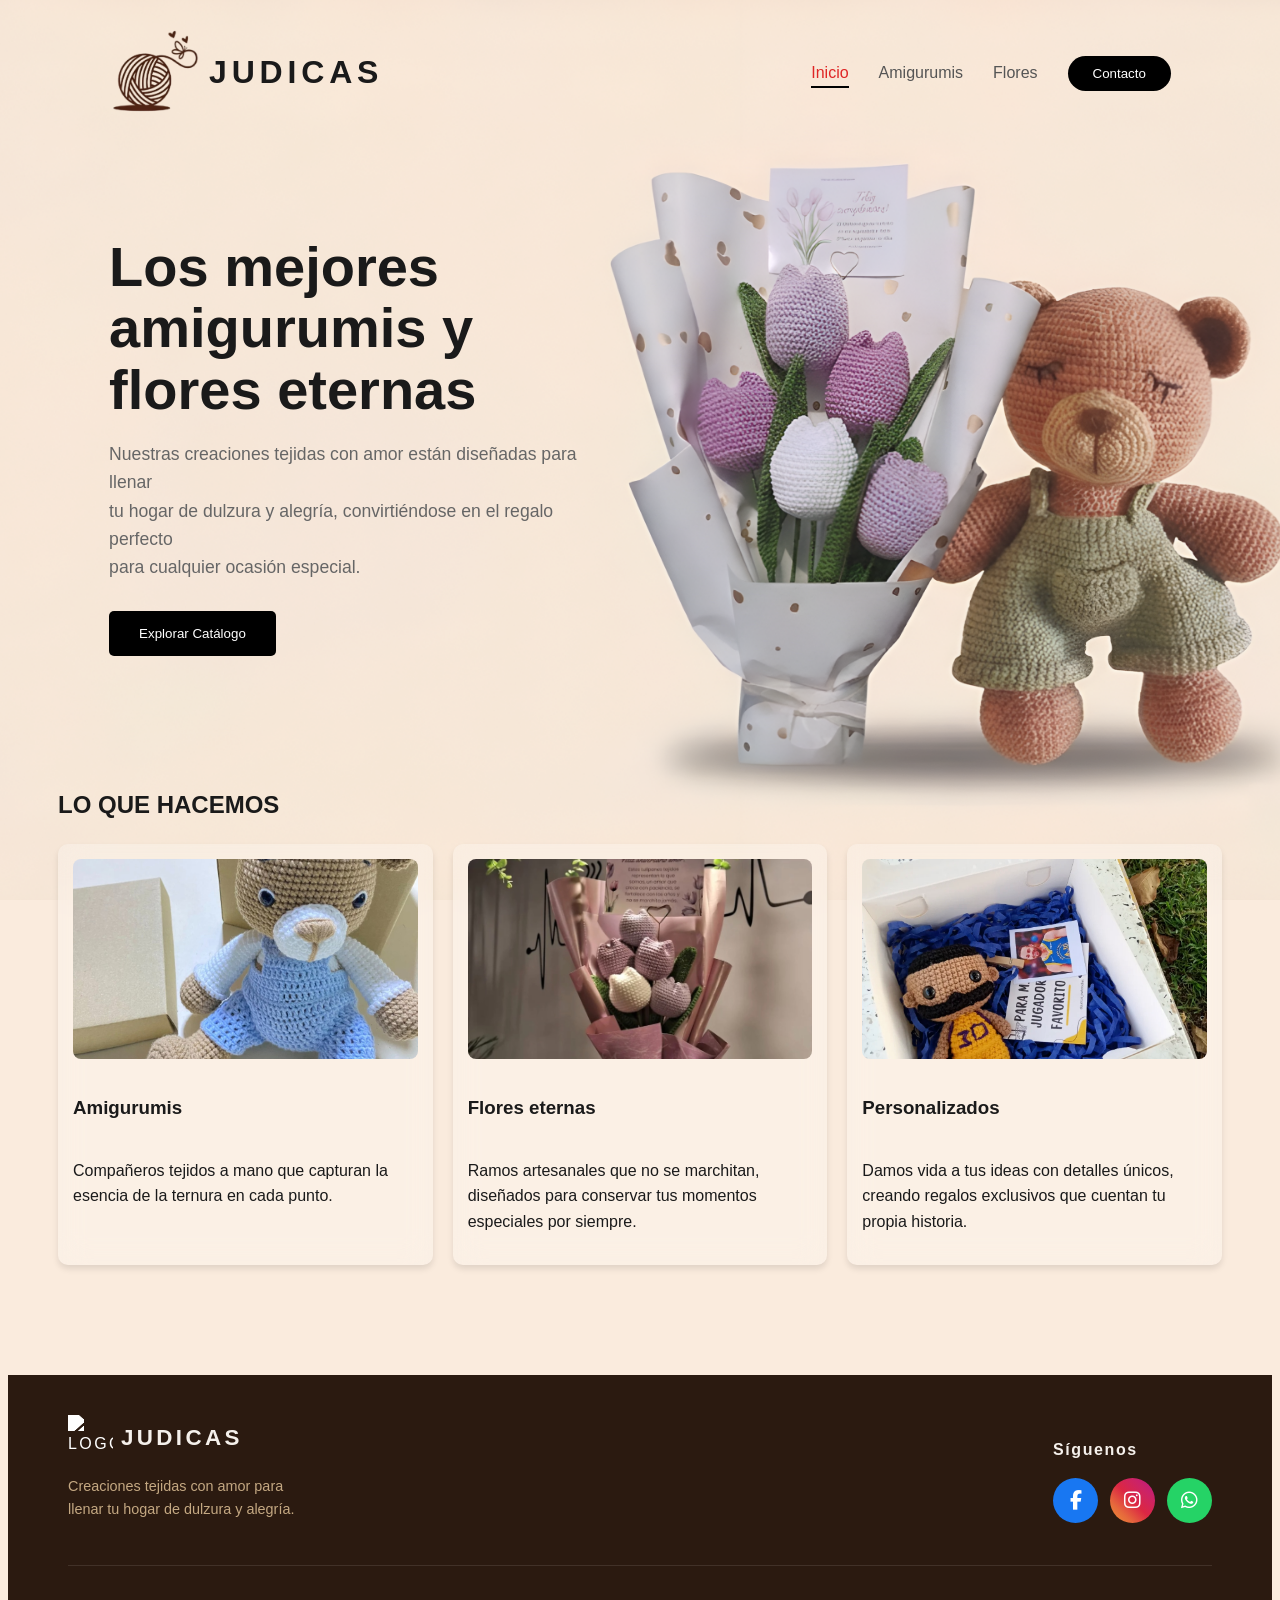
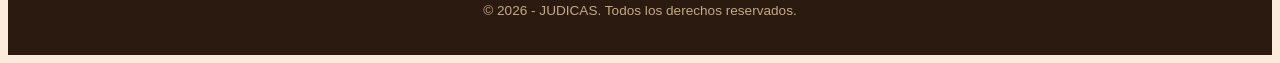
==== commit 698eb43b: "Add files via upload" ====
--- a/index.html
+++ b/index.html
@@ -1,154 +1,96 @@
-<!DOCTYPE html>
-<html lang="es">
-<head>
-<meta charset="UTF-8">
-<meta name="viewport" content="width=device-width, initial-scale=1.0">
-<title>JUDICAS · Amigurumis y Flores Eternas Tejidas a Mano</title>
-<meta name="description" content="Amigurumis y flores eternas tejidas a mano en Ferreñafe, Perú. Piezas únicas y personalizadas para regalar momentos que perduran.">
-<link rel="icon" href="Logo-blanco-juidcas.png" type="image/x-icon">
-<link rel="stylesheet" href="css/styles.css">
-<link rel="stylesheet" href="https://cdnjs.cloudflare.com/ajax/libs/font-awesome/6.5.0/css/all.min.css">
-</head>
-<body>
-
-<nav class="navbar">
-  <a href="index.html" class="logo">
-    <img src="logo-judicass-(1).png" alt="Logo Judicas">
-    <strong>JUDICAS</strong>
-  </a>
-  <ul class="nav-links">
-    <li><a href="index.html" class="active">Inicio</a></li>
-    <li><a href="Amigurumis.html">Amigurumis</a></li>
-    <li><a href="Flores.html">Flores</a></li>
-    <li><a href="Catalogo.html">Catálogo</a></li>
-    <li><a href="https://wa.me/+51903098460" target="_blank"><button class="btn-sign">Contacto</button></a></li>
-  </ul>
-  <button class="nav-toggle" aria-label="Abrir menú"><i class="fa-solid fa-bars"></i></button>
-</nav>
-
-<!-- HERO -->
-<header class="hero">
-  <div class="hero-text" data-reveal="left">
-    <span class="eyebrow">Hecho a mano en Ferreñafe</span>
-    <h1>Ternura tejida hilo <em>a hilo</em></h1>
-    <p>Amigurumis y flores eternas creados a crochet, uno por uno, para convertirse en el regalo perfecto para las personas que más quieres.</p>
-    <div class="hero-actions">
-      <a href="Catalogo.html" class="btn-main"><i class="fa-solid fa-book-open"></i> Explorar catálogo</a>
-      <a href="https://wa.me/+51903098460" target="_blank" class="btn-outline"><i class="fa-brands fa-whatsapp"></i> Pedir por WhatsApp</a>
-    </div>
-  </div>
-  <div class="hero-visual" data-reveal="right">
-    <span class="thread-tag"><i class="fa-solid fa-heart"></i> 100% crochet</span>
-    <img class="tall" src="amigurumi.jpg" alt="Amigurumi tejido a mano">
-    <img src="flores-eternas.jpg" alt="Ramo de flores eternas tejidas">
-    <img src="personalizado.jpg" alt="Pieza personalizada a crochet">
-  </div>
-</header>
-
-<!-- LO QUE HACEMOS -->
-<section class="section">
-  <div class="section-head" data-reveal>
-    <span class="eyebrow">Nuestras líneas</span>
-    <h2>Lo que tejemos para ti</h2>
-    <p>Tres formas de llevar calidez artesanal a cualquier ocasión especial.</p>
-    <div class="stitch center"></div>
-  </div>
-  <div class="grid">
-    <div class="card" data-reveal>
-      <div class="card-img"><img src="amigurumi.jpg" alt="Amigurumis tejidos a mano"></div>
-      <div class="card-body">
-        <h3>Amigurumis</h3>
-        <p>Compañeros tejidos a mano que capturan la ternura en cada punto, ideales para regalar o coleccionar.</p>
-        <a href="Amigurumis.html" class="card-link">Ver amigurumis <i class="fa-solid fa-arrow-right"></i></a>
-      </div>
-    </div>
-    <div class="card" data-reveal>
-      <div class="card-img"><img src="flores-eternas.jpg" alt="Flores eternas a crochet"></div>
-      <div class="card-body">
-        <h3>Flores eternas</h3>
-        <p>Ramos artesanales que no se marchitan, diseñados para conservar tus momentos especiales por siempre.</p>
-        <a href="Flores.html" class="card-link">Ver flores <i class="fa-solid fa-arrow-right"></i></a>
-      </div>
-    </div>
-    <div class="card" data-reveal>
-      <div class="card-img"><img src="personalizado.jpg" alt="Regalos personalizados a crochet"></div>
-      <div class="card-body">
-        <h3>Personalizados</h3>
-        <p>Damos vida a tus ideas con detalles únicos, creando regalos exclusivos que cuentan tu propia historia.</p>
-        <a href="https://wa.me/+51903098460" target="_blank" class="card-link">Cotizar el mío <i class="fa-solid fa-arrow-right"></i></a>
-      </div>
-    </div>
-  </div>
-</section>
-
-<!-- FRANJA DE CONFIANZA -->
-<div class="trust">
-  <div class="trust-inner">
-    <div class="trust-item" data-reveal="scale">
-      <i class="fa-solid fa-hand-holding-heart"></i>
-      <h4>100% hecho a mano</h4>
-      <p>Cada pieza se teje desde cero, sin moldes en serie.</p>
-    </div>
-    <div class="trust-item" data-reveal="scale">
-      <i class="fa-solid fa-truck"></i>
-      <h4>Envíos a Ferreñafe y Chiclayo</h4>
-      <p>Coordinamos entrega o recojo según tu zona.</p>
-    </div>
-    <div class="trust-item" data-reveal="scale">
-      <i class="fa-solid fa-palette"></i>
-      <h4>Diseños personalizados</h4>
-      <p>Colores, tamaños y detalles a tu medida.</p>
-    </div>
-  </div>
-</div>
-
-<!-- CTA -->
-<div class="section">
-  <div class="contacto-banner" data-reveal>
-    <div>
-      <h3>¿Tienes una idea en mente?</h3>
-      <p>Escríbenos por WhatsApp y creamos juntos una pieza única para ti.</p>
-    </div>
-    <a href="https://wa.me/+51903098460" target="_blank" class="btn-whatsapp"><i class="fa-brands fa-whatsapp"></i> Escribir ahora</a>
-  </div>
-</div>
-
-<!-- FOOTER -->
-<footer>
-  <div class="footer-grid">
-    <div class="footer-brand">
-      <a href="index.html" class="logo">
-        <img src="Logo-blanco-juidcas.png" alt="Logo Judicas">
-        <strong>JUDICAS</strong>
-      </a>
-      <p>Creaciones tejidas con amor para llenar tu hogar de dulzura y alegría.</p>
-      <div class="social-icons">
-        <a href="https://www.facebook.com/profile.php?id=61555158786863" target="_blank" class="social-btn facebook"><i class="fab fa-facebook-f"></i></a>
-        <a href="https://www.instagram.com/judicas_craftcrochet/" target="_blank" class="social-btn instagram"><i class="fab fa-instagram"></i></a>
-        <a href="https://wa.me/+51903098460" target="_blank" class="social-btn whatsapp"><i class="fab fa-whatsapp"></i></a>
-      </div>
-    </div>
-    <div class="footer-links">
-      <h4>Explora</h4>
-      <a href="index.html">Inicio</a>
-      <a href="Amigurumis.html">Amigurumis</a>
-      <a href="Flores.html">Flores</a>
-      <a href="Catalogo.html">Catálogo</a>
-    </div>
-    <div class="footer-contact">
-      <h4>Contacto</h4>
-      <p><i class="fa-solid fa-location-dot"></i> Ferreñafe, Lambayeque</p>
-      <p><i class="fa-brands fa-whatsapp"></i> +51 903 098 460</p>
-      <p><i class="fa-brands fa-instagram"></i> @judicas_craftcrochet</p>
-    </div>
-  </div>
-  <div class="footer-bottom">
-    <p>&copy; 2026 JUDICAS. Todos los derechos reservados.</p>
-  </div>
-</footer>
-
-<a href="https://wa.me/+51903098460" target="_blank" class="wa-float" aria-label="Escríbenos por WhatsApp"><i class="fa-brands fa-whatsapp"></i></a>
-
-<script src="js/main.js"></script>
-</body>
-</html>
+<!DOCTYPE html>
+<html lang="es">
+<head>
+    <meta charset="UTF-8">
+    <meta name="viewport" content="width=device-width, initial-scale=1.0">
+    <title>JUDICAS</title>
+    <link rel="stylesheet" href="EstiloPrincipal.css">
+    <link rel="icon" href="Logo-blanco-juidcas.png" type="image/x-icon">
+    <link rel="stylesheet" href="https://cdnjs.cloudflare.com/ajax/libs/font-awesome/6.5.0/css/all.min.css">
+</head>
+<body>
+    
+    <!-- Navegación -->
+    <nav class="navbar">
+            <div class="logo">
+            <img src="logo-judicass-(1).png" alt="Logo Judicas">    
+            <strong>JUDICAS</strong>
+            </div>
+        <ul class="nav-links">
+            <li><a href="index.html" class="active">Inicio</a></li>
+            <li><a href="Amigurumis.html">Amigurumis</a></li>
+            <li><a href="Flores.html">Flores</a></li>
+            <li><a href="https://wa.me/+51903098460"><button class="btn-sign">Contacto</button></a></li>
+        </ul>
+    </nav>
+
+    <!-- INICIO -->
+     <header class="hero">
+        <div class="hero-text">
+            <h1>Los mejores amigurumis y flores eternas</h1>
+            <p>Nuestras creaciones tejidas con amor están diseñadas para llenar <br>
+                tu hogar de dulzura y alegría, convirtiéndose en el regalo perfecto <br>
+                para cualquier ocasión especial.</p>
+            <a href="Catalogo.html"><button class="btn-main">Explorar Catálogo</button></a>
+        </div>
+    </header>
+
+
+    <!-- CUERPO (NO OLVIDARME) -->
+    <main class="container">
+        <h2>LO QUE HACEMOS</h2>
+        <div class="grid">
+            <div class="card">
+                <img src="amigurumi.jpg" alt="Suscripción">
+                <h3>Amigurumis</h3>  
+                <p>Compañeros tejidos a mano que capturan la esencia de la ternura en cada punto.</p>
+            </div>
+            <div class="card">
+                <img src="flores-eternas.jpg" alt="Suscripción">
+                <h3>Flores eternas</h3>
+                <p>Ramos artesanales que no se marchitan, diseñados para conservar tus momentos especiales por siempre.</p>
+            </div>
+            <div class="card">
+                <img src="personalizado.jpg" alt="Suscripción">
+                <h3>Personalizados</h3>
+                <p>Damos vida a tus ideas con detalles únicos, creando regalos exclusivos que cuentan tu propia historia.</p>
+            </div>
+        </div>
+    </main>
+
+    <footer>
+        <div class="footer-container">
+    
+        <!-- Logo y descripción -->
+        <div class="footer-brand">
+      <div class="logo">
+        <img src="logo-judicass (1).png" alt="Logo Judicas">
+        <strong>JUDICAS</strong>
+        </div>
+        <p>Creaciones tejidas con amor para llenar tu hogar de dulzura y alegría.</p>
+        </div>
+
+        <!-- Redes sociales -->
+        <div class="footer-social">
+        <h4>Síguenos</h4>
+        <div class="social-icons">
+            <a href="https://www.facebook.com/profile.php?id=61555158786863" target="_blank" class="social-btn facebook">
+            <i class="fab fa-facebook-f"></i>
+            </a>
+            <a href="https://www.instagram.com/judicas_craftcrochet/" target="_blank" class="social-btn instagram">
+            <i class="fab fa-instagram"></i>
+            </a>
+            <a href="https://wa.me/+51903098460" target="_blank" class="social-btn whatsapp">
+            <i class="fab fa-whatsapp"></i>
+            </a>
+        </div>
+        </div>
+
+        </div>
+
+    <div class="footer-bottom">
+        <p>&copy; 2026 - JUDICAS. Todos los derechos reservados.</p>
+    </div>
+</footer>
+</body>
+</html>
--- a/EstiloPrincipal.css
+++ b/EstiloPrincipal.css
@@ -0,0 +1,396 @@
+/* Configuración General */
+
+body {
+    font-family: 'Segoe UI', Tahoma, Geneva, Verdana, sans-serif;
+    color: #1a1a1a;
+    background-color: #FAEBDD;
+    background-image: url(fondo-2k-judicas.png);
+    background-size: cover;
+    background-position: center;
+    background-repeat: no-repeat;
+    background-attachment: fixed;
+    line-height: 1.6;
+}
+
+
+.logo {
+    font-family: 'Josefin Sans', sans-serif;
+    font-weight: 10; /* o 400 */
+    letter-spacing: 0.15em;
+    text-transform: uppercase;
+    display: flex;
+    align-items: center;
+    gap: 10px;
+}
+
+.logo strong {
+  font-size: 2rem; /* aumenta este valor al gusto */
+  letter-spacing: 0.15em;
+}
+
+.logo img {
+  width: 90px;
+  height: 90px;
+  object-fit: contain;
+  vertical-align: middle;
+}
+
+.navbar {
+    display: flex;
+    justify-content: space-between;
+    align-items: center;
+    padding: 20px 8%;
+}
+.nav-links {
+    display: flex;
+    list-style: none;
+    gap: 30px;
+    align-items: center;
+}
+.nav-links a { text-decoration: none; color: #555; font-weight: 500; }
+.active { color: #df2525 !important; border-bottom: 2px solid #000; padding-bottom: 5px; }
+.btn-sign {
+    background: #000;
+    color: #fff;
+    padding: 10px 25px;
+    border-radius: 30px;
+    border: none;
+    cursor: pointer;
+}
+
+/* HERO SECTION */
+.hero {
+    display: grid;
+    grid-template-columns: 1fr 1fr;
+    gap: 40px;
+    padding: 60px 8%;
+    align-items: center;
+}
+.hero-text h1 { font-size: 3.5rem; line-height: 1.1; margin-bottom: 20px; }
+.hero-text p { color: #666; margin-bottom: 30px; font-size: 1.1rem; }
+.btn-main {
+    background: #000; color: #fff; border: none;
+    padding: 15px 30px; border-radius: 5px; cursor: pointer;
+}
+
+.img-large { grid-row: span 2; }
+.hero-images-grid img {
+    width: 100%;
+    height: 100%;
+    object-fit: cover; 
+    border-radius: 15px;
+    background: #f0f0f0;
+}
+
+/* Grillas de Contenido */
+
+.container { padding: 40px 8%; }
+.section-header {
+    display: flex;
+    justify-content: space-between;
+    align-items: center;
+    margin-bottom: 25px;
+}
+.grid-main {
+    display: grid;
+    grid-template-columns: repeat(4, 1fr);
+    gap: 20px;
+}
+
+.card img {
+    width: 100%;  
+    height: 200px;         
+    object-fit: cover;     
+    object-position: center; 
+    border-radius: 8px;   
+    display: block;        
+    margin-bottom: 15px;   
+}
+.card {
+    overflow: hidden;
+    display: flex;
+    flex-direction: column;
+    background: rgba(255, 255, 255, 0.25); /* más transparente */
+    backdrop-filter: blur(15px);
+    -webkit-backdrop-filter: blur(10px);
+    border-radius: 16px;
+    border: none;
+
+}
+
+/* Sección de Noticias Estilo Lista */
+.news-layout {
+    display: grid;
+    grid-template-columns: 2fr 1fr;
+    gap: 30px;
+}
+.news-main img {
+    width: 100%;
+    height: 400px;
+    object-fit: cover;
+    border-radius: 15px;
+}
+.news-item {
+    display: flex;
+    gap: 15px;
+    margin-bottom: 20px;
+}
+.news-item img {
+    width: 100px;
+    height: 80px;
+    object-fit: cover;
+    border-radius: 8px;
+}
+.container { padding: 50px; }
+
+.grid {
+    display: flex;
+    gap: 20px;
+    margin-top: 20px;
+}
+
+.card {
+    flex: 1;
+    background: rgba(255, 255, 255, 0.25);
+    padding: 15px;
+    border-radius: 10px;
+    box-shadow: 0 4px 6px rgba(0,0,0,0.1);
+    backdrop-filter: blur(15px);
+}
+
+.card-img {
+    height: 150px;
+    background: #e0e0e0;
+    border-radius: 8px;
+    margin-bottom: 15px;
+}
+
+h1 { font-size: 3rem; margin-bottom: 10px; }
+
+/* --- ANIMACIONES PÁGINA PRINCIPAL --- */
+
+/* 1. Definición del efecto de entrada */
+@keyframes fadeInUp {
+    from {
+        opacity: 0;
+        transform: translateY(30px);
+    }
+    to {
+        opacity: 1;
+        transform: translateY(0);
+    }
+}
+
+/* 2. Animación al texto principal (Hero) */
+.hero-text {
+    animation: fadeInUp 1s ease-out forwards;
+}
+
+/* 3. Animación a las tarjetas de amenazas con retraso */
+.card {
+    opacity: 0; /* Empiezan invisibles */
+    animation: fadeInUp 0.8s ease-out forwards;
+    transition: transform 0.1s ease;
+}
+
+/* Retraso para que aparezcan una por una */
+.card:nth-child(1) { animation-delay: 0.2s; }
+.card:nth-child(2) { animation-delay: 0.4s; }
+.card:nth-child(3) { animation-delay: 0.6s; }
+
+/* 4. Efecto Hover en las cards (se levantan y brillan) */
+.card {
+    transition: transform 0.3s ease, box-shadow 0.3s ease;
+}
+
+.card:hover {
+    transform: translateY(-10px);
+    box-shadow: 0 10px 20px rgba(0,0,0,0.15);
+}
+
+/* 5. Efecto en el botón principal */
+.btn-main {
+    transition: all 0.3s ease;
+}
+
+.btn-main:hover {
+    background-color: #333;
+    transform: scale(1.05); /* Se agranda un poquito */
+}
+
+/* --- RESPONSIVE PRINCIPAL --- */
+@media (max-width: 768px) {
+    .navbar {
+        flex-direction: column;
+        padding: 15px;
+        gap: 15px;
+    }
+    .nav-links {
+        gap: 15px;
+        font-size: 0.9rem;
+    }
+    .hero {
+        grid-template-columns: 1fr;
+        text-align: center;
+        padding: 40px 5%;
+    }
+    .hero-text h1 {
+        font-size: 2.2rem;
+    }
+    .grid {
+        flex-direction: column; /* Se apilan una abajo de otra */
+    }
+    .card {
+        width: 100%;
+    }
+}
+
+/* Importar Font Awesome en el <head> de tu HTML */
+/* <link rel="stylesheet" href="https://cdnjs.cloudflare.com/ajax/libs/font-awesome/6.5.0/css/all.min.css"> */
+
+footer {
+  background-color: #2b1a10;
+  color: #f5f0eb;
+  padding: 40px 60px 20px;
+  margin-top: 60px;
+}
+
+.footer-container {
+  display: flex;
+  justify-content: space-between;
+  align-items: flex-start;
+  gap: 40px;
+  margin-bottom: 30px;
+}
+
+.footer-brand .logo {
+  display: flex;
+  align-items: center;
+  gap: 8px;
+  margin-bottom: 12px;
+}
+
+.footer-brand .logo strong {
+  color: #f5f0eb;
+  font-size: 1.4rem;
+  letter-spacing: 0.15em;
+}
+
+.footer-brand .logo img {
+  width: 45px;
+  height: 45px;
+  filter: brightness(0) invert(1); /* hace el logo blanco */
+}
+
+.footer-brand p {
+  color: #c4a882;
+  font-size: 0.9rem;
+  max-width: 250px;
+}
+
+.footer-social h4 {
+  font-size: 1rem;
+  margin-bottom: 16px;
+  letter-spacing: 0.1em;
+}
+
+.social-icons {
+  display: flex;
+  gap: 12px;
+}
+
+.social-btn {
+  width: 45px;
+  height: 45px;
+  border-radius: 50%;
+  display: flex;
+  align-items: center;
+  justify-content: center;
+  font-size: 1.2rem;
+  color: white;
+  text-decoration: none;
+  transition: transform 0.2s, opacity 0.2s;
+}
+
+.social-btn:hover {
+  transform: scale(1.1);
+  opacity: 0.9;
+}
+
+.facebook  { background-color: #1877f2; }
+.instagram { background: linear-gradient(45deg, #f09433, #e6683c, #dc2743, #cc2366, #bc1888); }
+.whatsapp  { background-color: #25d366; }
+
+.footer-bottom {
+  border-top: 1px solid rgba(255,255,255,0.1);
+  padding-top: 20px;
+  text-align: center;
+  color: #c4a882;
+  font-size: 0.85rem;
+}
+
+
+/* ---- TABLET (hasta 1024px) ---- */
+@media (max-width: 1024px) {
+    .hero-text h1 { font-size: 2.5rem; }
+    .grid { flex-wrap: wrap; }
+    .card { min-width: 280px; }
+}
+
+/* ---- CELULAR (hasta 768px) ---- */
+@media (max-width: 768px) {
+
+    /* Navbar */
+    .navbar {
+        flex-direction: column;
+        padding: 15px 5%;
+        gap: 12px;
+    }
+    .nav-links { 
+        gap: 12px; 
+        flex-wrap: wrap;
+        justify-content: center;
+    }
+
+    /* Logo más pequeño */
+    .logo img { width: 55px; height: 55px; }
+    .logo strong { font-size: 1.3rem; }
+
+    /* Hero */
+    .hero {
+        grid-template-columns: 1fr;
+        padding: 30px 5%;
+        text-align: center;
+    }
+    .hero-text h1 { font-size: 2rem; }
+    .hero-text p { font-size: 0.95rem; }
+
+    /* Cards apiladas */
+    .grid { flex-direction: column; }
+    .card { width: 100%; }
+
+    /* Fondo */
+    body {
+        background-size: cover;
+        background-position: center top;
+        background-attachment: scroll; /* fixed no funciona bien en móvil */
+    }
+
+    /* Footer */
+    footer { padding: 30px 20px 20px; }
+    .footer-container { flex-direction: column; gap: 20px; }
+
+    /* Banner contacto */
+    .contacto-banner {
+        flex-direction: column;
+        text-align: center;
+        padding: 25px 20px;
+    }
+}
+
+/* ---- CELULAR PEQUEÑO (hasta 480px) ---- */
+@media (max-width: 480px) {
+    .hero-text h1 { font-size: 1.6rem; }
+    .catalogo-header h1 { font-size: 1.8rem; }
+    .nav-links { font-size: 0.85rem; gap: 8px; }
+}
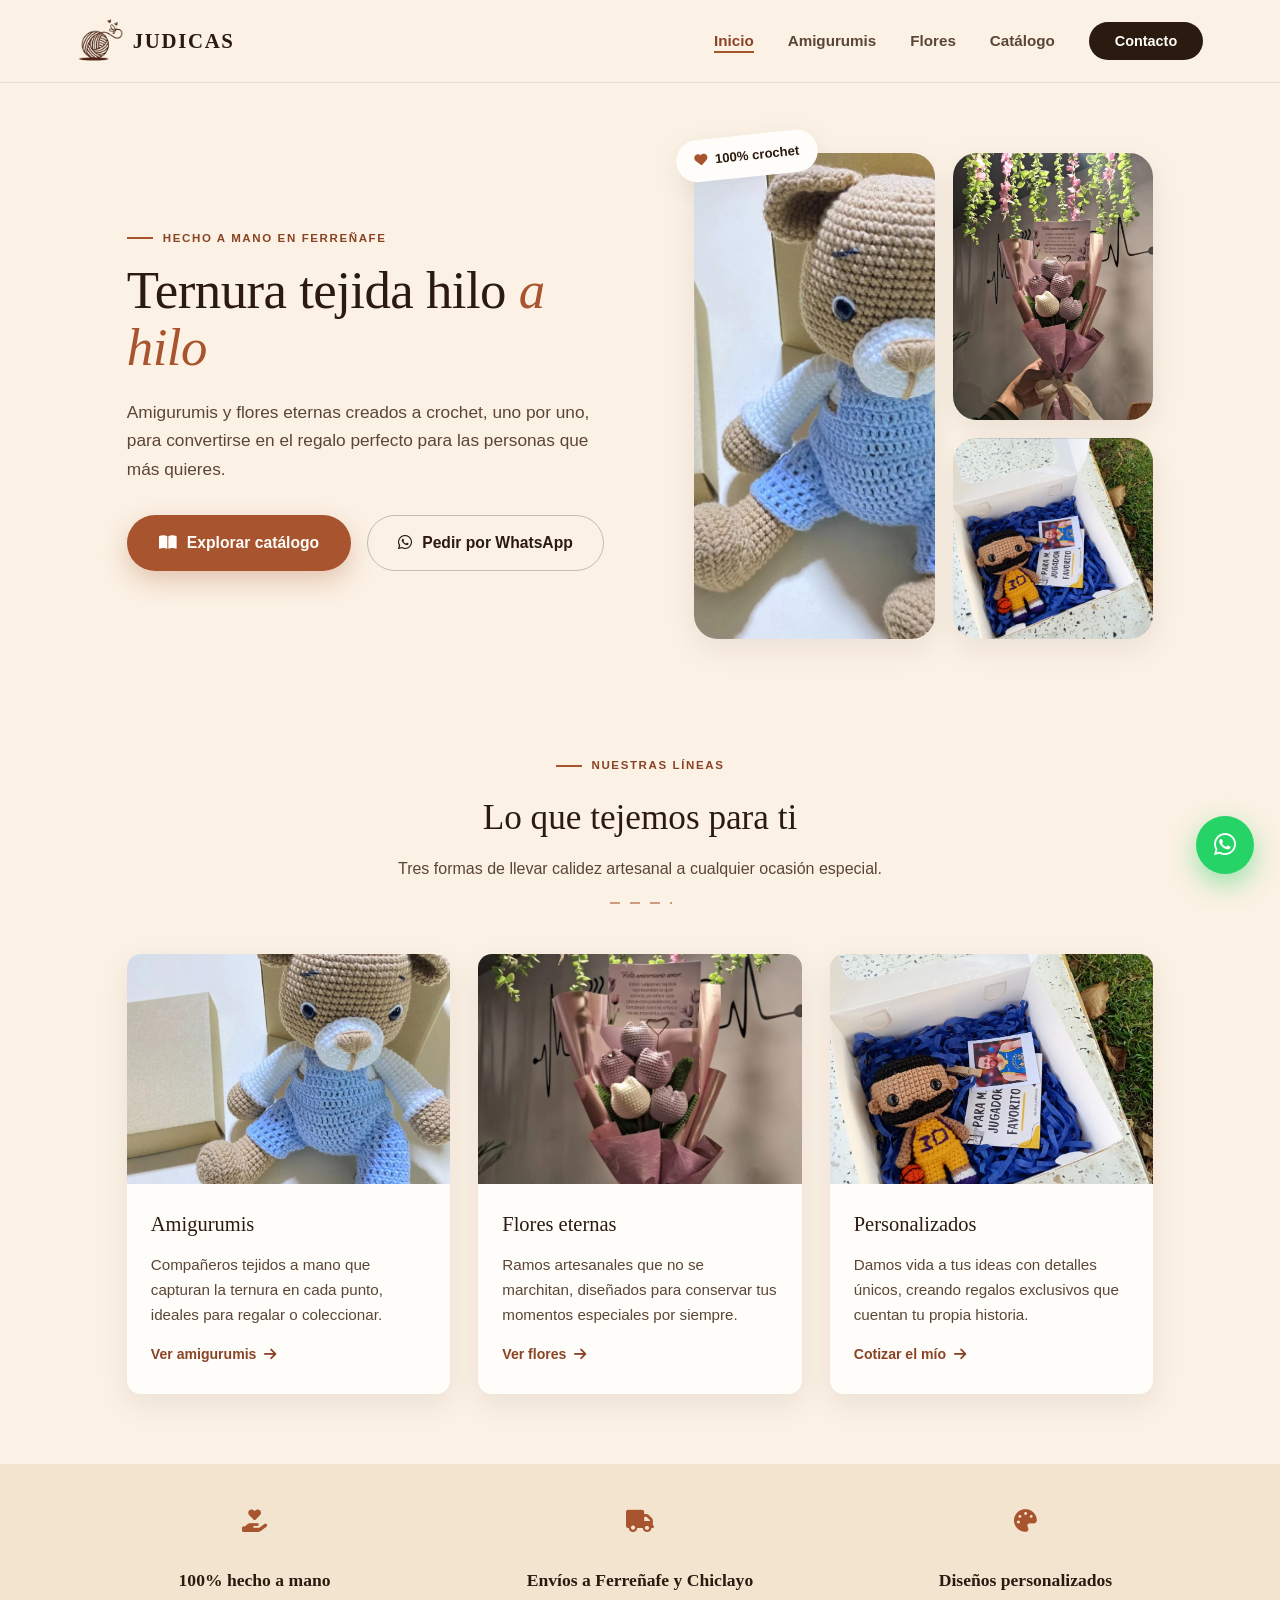
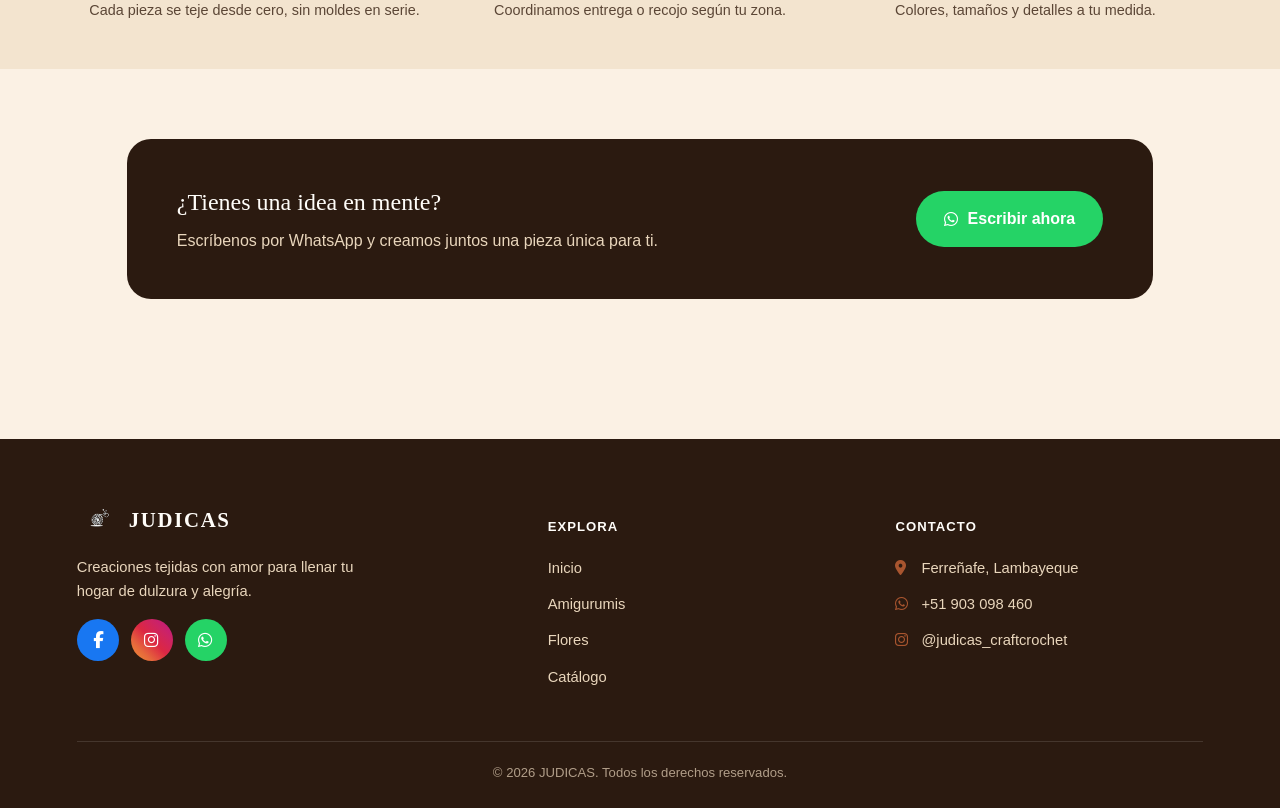
==== commit a103828c: "comit" ====
--- a/index.html
+++ b/index.html
@@ -1,96 +1,154 @@
-<!DOCTYPE html>
-<html lang="es">
-<head>
-    <meta charset="UTF-8">
-    <meta name="viewport" content="width=device-width, initial-scale=1.0">
-    <title>JUDICAS</title>
-    <link rel="stylesheet" href="EstiloPrincipal.css">
-    <link rel="icon" href="Logo-blanco-juidcas.png" type="image/x-icon">
-    <link rel="stylesheet" href="https://cdnjs.cloudflare.com/ajax/libs/font-awesome/6.5.0/css/all.min.css">
-</head>
-<body>
-    
-    <!-- Navegación -->
-    <nav class="navbar">
-            <div class="logo">
-            <img src="logo-judicass-(1).png" alt="Logo Judicas">    
-            <strong>JUDICAS</strong>
-            </div>
-        <ul class="nav-links">
-            <li><a href="index.html" class="active">Inicio</a></li>
-            <li><a href="Amigurumis.html">Amigurumis</a></li>
-            <li><a href="Flores.html">Flores</a></li>
-            <li><a href="https://wa.me/+51903098460"><button class="btn-sign">Contacto</button></a></li>
-        </ul>
-    </nav>
-
-    <!-- INICIO -->
-     <header class="hero">
-        <div class="hero-text">
-            <h1>Los mejores amigurumis y flores eternas</h1>
-            <p>Nuestras creaciones tejidas con amor están diseñadas para llenar <br>
-                tu hogar de dulzura y alegría, convirtiéndose en el regalo perfecto <br>
-                para cualquier ocasión especial.</p>
-            <a href="Catalogo.html"><button class="btn-main">Explorar Catálogo</button></a>
-        </div>
-    </header>
-
-
-    <!-- CUERPO (NO OLVIDARME) -->
-    <main class="container">
-        <h2>LO QUE HACEMOS</h2>
-        <div class="grid">
-            <div class="card">
-                <img src="amigurumi.jpg" alt="Suscripción">
-                <h3>Amigurumis</h3>  
-                <p>Compañeros tejidos a mano que capturan la esencia de la ternura en cada punto.</p>
-            </div>
-            <div class="card">
-                <img src="flores-eternas.jpg" alt="Suscripción">
-                <h3>Flores eternas</h3>
-                <p>Ramos artesanales que no se marchitan, diseñados para conservar tus momentos especiales por siempre.</p>
-            </div>
-            <div class="card">
-                <img src="personalizado.jpg" alt="Suscripción">
-                <h3>Personalizados</h3>
-                <p>Damos vida a tus ideas con detalles únicos, creando regalos exclusivos que cuentan tu propia historia.</p>
-            </div>
-        </div>
-    </main>
-
-    <footer>
-        <div class="footer-container">
-    
-        <!-- Logo y descripción -->
-        <div class="footer-brand">
-      <div class="logo">
-        <img src="logo-judicass (1).png" alt="Logo Judicas">
-        <strong>JUDICAS</strong>
-        </div>
-        <p>Creaciones tejidas con amor para llenar tu hogar de dulzura y alegría.</p>
-        </div>
-
-        <!-- Redes sociales -->
-        <div class="footer-social">
-        <h4>Síguenos</h4>
-        <div class="social-icons">
-            <a href="https://www.facebook.com/profile.php?id=61555158786863" target="_blank" class="social-btn facebook">
-            <i class="fab fa-facebook-f"></i>
-            </a>
-            <a href="https://www.instagram.com/judicas_craftcrochet/" target="_blank" class="social-btn instagram">
-            <i class="fab fa-instagram"></i>
-            </a>
-            <a href="https://wa.me/+51903098460" target="_blank" class="social-btn whatsapp">
-            <i class="fab fa-whatsapp"></i>
-            </a>
-        </div>
-        </div>
-
-        </div>
-
-    <div class="footer-bottom">
-        <p>&copy; 2026 - JUDICAS. Todos los derechos reservados.</p>
-    </div>
-</footer>
-</body>
-</html>
+<!DOCTYPE html>
+<html lang="es">
+<head>
+<meta charset="UTF-8">
+<meta name="viewport" content="width=device-width, initial-scale=1.0">
+<title>JUDICAS · Amigurumis y Flores Eternas Tejidas a Mano</title>
+<meta name="description" content="Amigurumis y flores eternas tejidas a mano en Ferreñafe, Perú. Piezas únicas y personalizadas para regalar momentos que perduran.">
+<link rel="icon" href="Logoblancojuidcas.png" type="image/x-icon">
+<link rel="stylesheet" href="styles.css">
+<link rel="stylesheet" href="https://cdnjs.cloudflare.com/ajax/libs/font-awesome/6.5.0/css/all.min.css">
+</head>
+<body>
+
+<nav class="navbar">
+  <a href="index.html" class="logo">
+    <img src="logojudicass.png" alt="Logo Judicas">
+    <strong>JUDICAS</strong>
+  </a>
+  <ul class="nav-links">
+    <li><a href="index.html" class="active">Inicio</a></li>
+    <li><a href="Amigurumis.html">Amigurumis</a></li>
+    <li><a href="Flores.html">Flores</a></li>
+    <li><a href="Catalogo.html">Catálogo</a></li>
+    <li><a href="https://wa.me/+51903098460" target="_blank"><button class="btn-sign">Contacto</button></a></li>
+  </ul>
+  <button class="nav-toggle" aria-label="Abrir menú"><i class="fa-solid fa-bars"></i></button>
+</nav>
+
+<!-- HERO -->
+<header class="hero">
+  <div class="hero-text" data-reveal="left">
+    <span class="eyebrow">Hecho a mano en Ferreñafe</span>
+    <h1>Ternura tejida hilo <em>a hilo</em></h1>
+    <p>Amigurumis y flores eternas creados a crochet, uno por uno, para convertirse en el regalo perfecto para las personas que más quieres.</p>
+    <div class="hero-actions">
+      <a href="Catalogo.html" class="btn-main"><i class="fa-solid fa-book-open"></i> Explorar catálogo</a>
+      <a href="https://wa.me/+51903098460" target="_blank" class="btn-outline"><i class="fa-brands fa-whatsapp"></i> Pedir por WhatsApp</a>
+    </div>
+  </div>
+  <div class="hero-visual" data-reveal="right">
+    <span class="thread-tag"><i class="fa-solid fa-heart"></i> 100% crochet</span>
+    <img class="tall" src="amigurumi.jpg" alt="Amigurumi tejido a mano">
+    <img src="floreseternas.jpg" alt="Ramo de flores eternas tejidas">
+    <img src="personalizado.jpg" alt="Pieza personalizada a crochet">
+  </div>
+</header>
+
+<!-- LO QUE HACEMOS -->
+<section class="section">
+  <div class="section-head" data-reveal>
+    <span class="eyebrow">Nuestras líneas</span>
+    <h2>Lo que tejemos para ti</h2>
+    <p>Tres formas de llevar calidez artesanal a cualquier ocasión especial.</p>
+    <div class="stitch center"></div>
+  </div>
+  <div class="grid">
+    <div class="card" data-reveal>
+      <div class="card-img"><img src="amigurumi.jpg" alt="Amigurumis tejidos a mano"></div>
+      <div class="card-body">
+        <h3>Amigurumis</h3>
+        <p>Compañeros tejidos a mano que capturan la ternura en cada punto, ideales para regalar o coleccionar.</p>
+        <a href="Amigurumis.html" class="card-link">Ver amigurumis <i class="fa-solid fa-arrow-right"></i></a>
+      </div>
+    </div>
+    <div class="card" data-reveal>
+      <div class="card-img"><img src="floreseternas.jpg" alt="Flores eternas a crochet"></div>
+      <div class="card-body">
+        <h3>Flores eternas</h3>
+        <p>Ramos artesanales que no se marchitan, diseñados para conservar tus momentos especiales por siempre.</p>
+        <a href="Flores.html" class="card-link">Ver flores <i class="fa-solid fa-arrow-right"></i></a>
+      </div>
+    </div>
+    <div class="card" data-reveal>
+      <div class="card-img"><img src="personalizado.jpg" alt="Regalos personalizados a crochet"></div>
+      <div class="card-body">
+        <h3>Personalizados</h3>
+        <p>Damos vida a tus ideas con detalles únicos, creando regalos exclusivos que cuentan tu propia historia.</p>
+        <a href="https://wa.me/+51903098460" target="_blank" class="card-link">Cotizar el mío <i class="fa-solid fa-arrow-right"></i></a>
+      </div>
+    </div>
+  </div>
+</section>
+
+<!-- FRANJA DE CONFIANZA -->
+<div class="trust">
+  <div class="trust-inner">
+    <div class="trust-item" data-reveal="scale">
+      <i class="fa-solid fa-hand-holding-heart"></i>
+      <h4>100% hecho a mano</h4>
+      <p>Cada pieza se teje desde cero, sin moldes en serie.</p>
+    </div>
+    <div class="trust-item" data-reveal="scale">
+      <i class="fa-solid fa-truck"></i>
+      <h4>Envíos a Ferreñafe y Chiclayo</h4>
+      <p>Coordinamos entrega o recojo según tu zona.</p>
+    </div>
+    <div class="trust-item" data-reveal="scale">
+      <i class="fa-solid fa-palette"></i>
+      <h4>Diseños personalizados</h4>
+      <p>Colores, tamaños y detalles a tu medida.</p>
+    </div>
+  </div>
+</div>
+
+<!-- CTA -->
+<div class="section">
+  <div class="contacto-banner" data-reveal>
+    <div>
+      <h3>¿Tienes una idea en mente?</h3>
+      <p>Escríbenos por WhatsApp y creamos juntos una pieza única para ti.</p>
+    </div>
+    <a href="https://wa.me/+51903098460" target="_blank" class="btn-whatsapp"><i class="fa-brands fa-whatsapp"></i> Escribir ahora</a>
+  </div>
+</div>
+
+<!-- FOOTER -->
+<footer>
+  <div class="footer-grid">
+    <div class="footer-brand">
+      <a href="index.html" class="logo">
+        <img src="Logoblancojuidcas.png" alt="Logo Judicas">
+        <strong>JUDICAS</strong>
+      </a>
+      <p>Creaciones tejidas con amor para llenar tu hogar de dulzura y alegría.</p>
+      <div class="social-icons">
+        <a href="https://www.facebook.com/profile.php?id=61555158786863" target="_blank" class="social-btn facebook"><i class="fab fa-facebook-f"></i></a>
+        <a href="https://www.instagram.com/judicas_craftcrochet/" target="_blank" class="social-btn instagram"><i class="fab fa-instagram"></i></a>
+        <a href="https://wa.me/+51903098460" target="_blank" class="social-btn whatsapp"><i class="fab fa-whatsapp"></i></a>
+      </div>
+    </div>
+    <div class="footer-links">
+      <h4>Explora</h4>
+      <a href="index.html">Inicio</a>
+      <a href="Amigurumis.html">Amigurumis</a>
+      <a href="Flores.html">Flores</a>
+      <a href="Catalogo.html">Catálogo</a>
+    </div>
+    <div class="footer-contact">
+      <h4>Contacto</h4>
+      <p><i class="fa-solid fa-location-dot"></i> Ferreñafe, Lambayeque</p>
+      <p><i class="fa-brands fa-whatsapp"></i> +51 903 098 460</p>
+      <p><i class="fa-brands fa-instagram"></i> @judicas_craftcrochet</p>
+    </div>
+  </div>
+  <div class="footer-bottom">
+    <p>&copy; 2026 JUDICAS. Todos los derechos reservados.</p>
+  </div>
+</footer>
+
+<a href="https://wa.me/+51903098460" target="_blank" class="wa-float" aria-label="Escríbenos por WhatsApp"><i class="fa-brands fa-whatsapp"></i></a>
+
+<script src="main.js"></script>
+</body>
+</html>
--- a/styles.css
+++ b/styles.css
@@ -0,0 +1,588 @@
+/* =========================================================
+   JUDICAS — Sistema de diseño
+   Paleta cálida (crema/marrón) pulida a un registro editorial,
+   con un motivo de "puntada" (running stitch) como firma visual
+   que remite al crochet hecho a mano.
+   ========================================================= */
+
+@import url('https://fonts.googleapis.com/css2?family=Fraunces:ital,opsz,wght@0,9..144,300;0,9..144,400;0,9..144,500;0,9..144,600;1,9..144,400;1,9..144,500&family=Nunito+Sans:wght@400;600;700;800&display=swap');
+
+:root{
+  /* Paleta */
+  --cream:      #FBF1E4;
+  --cream-2:    #F3E4CF;
+  --ink:        #2B1A10;
+  --ink-soft:   #5B4636;
+  --terracota:  #A8552F;
+  --terracota-d:#8A4325;
+  --rosa:       #C98B84;
+  --sand:       #E9D6BC;
+  --white:      #FFFDF9;
+
+  /* Tipografía */
+  --display: 'Fraunces', serif;
+  --body: 'Nunito Sans', sans-serif;
+
+  /* Otros */
+  --radius: 14px;
+  --radius-lg: 24px;
+  --shadow: 0 10px 30px rgba(43,26,16,0.08);
+  --shadow-hover: 0 18px 40px rgba(43,26,16,0.14);
+  --container: 1180px;
+}
+
+*{ box-sizing: border-box; }
+html{ scroll-behavior: smooth; }
+body{
+  margin:0;
+  font-family: var(--body);
+  color: var(--ink);
+  background: var(--cream);
+  line-height: 1.65;
+  -webkit-font-smoothing: antialiased;
+}
+img{ max-width:100%; display:block; }
+a{ color:inherit; }
+ul{ list-style:none; margin:0; padding:0; }
+h1,h2,h3{ font-family: var(--display); font-weight: 500; margin:0; color: var(--ink); }
+p{ margin:0; }
+
+.wrap{ max-width: var(--container); margin: 0 auto; padding: 0 6%; }
+
+.eyebrow{
+  display:inline-flex;
+  align-items:center;
+  gap:10px;
+  font-family: var(--body);
+  font-weight:700;
+  letter-spacing: 0.14em;
+  text-transform: uppercase;
+  font-size: 0.72rem;
+  color: var(--terracota-d);
+  margin-bottom: 14px;
+}
+.eyebrow::before{
+  content:"";
+  width:26px; height:2px;
+  background: var(--terracota);
+  display:inline-block;
+}
+
+/* Motivo firma: "puntada" (running stitch) */
+.stitch{
+  height: 10px;
+  margin: 18px 0 0;
+  background-image: repeating-linear-gradient(
+    90deg,
+    var(--terracota) 0px, var(--terracota) 10px,
+    transparent 10px, transparent 20px
+  );
+  background-position: center;
+  background-size: 20px 2px;
+  background-repeat: repeat-x;
+  opacity: 0.55;
+  width: 64px;
+}
+.stitch.center{ margin-left:auto; margin-right:auto; }
+
+/* =================== NAVBAR =================== */
+.navbar{
+  position: sticky;
+  top:0;
+  z-index: 100;
+  display:flex;
+  align-items:center;
+  justify-content:space-between;
+  padding: 18px 6%;
+  background: rgba(251,241,228,0.88);
+  backdrop-filter: blur(10px);
+  -webkit-backdrop-filter: blur(10px);
+  border-bottom: 1px solid rgba(43,26,16,0.08);
+  transition: box-shadow .3s ease;
+}
+.logo{
+  display:flex; align-items:center; gap:10px;
+  text-decoration:none;
+}
+.logo img{ width:46px; height:46px; object-fit:contain; }
+.logo strong{
+  font-family: var(--display);
+  font-size: 1.3rem;
+  letter-spacing: 0.08em;
+  color: var(--ink);
+}
+.nav-links{ display:flex; align-items:center; gap:34px; }
+.nav-links a{
+  text-decoration:none;
+  color: var(--ink-soft);
+  font-weight:600;
+  font-size:0.95rem;
+  position:relative;
+  padding-bottom: 4px;
+}
+.nav-links a::after{
+  content:"";
+  position:absolute; left:0; bottom:0;
+  width:0; height:2px;
+  background: var(--terracota);
+  transition: width .25s ease;
+}
+.nav-links a:hover::after,
+.nav-links a.active::after{ width:100%; }
+.nav-links a.active{ color: var(--terracota-d); }
+
+.btn-sign{
+  background: var(--ink);
+  color: var(--white);
+  padding: 11px 26px;
+  border-radius: 30px;
+  border:none;
+  font-weight:700;
+  font-size:0.9rem;
+  cursor:pointer;
+  transition: transform .2s ease, background .2s ease;
+}
+.btn-sign:hover{ background: var(--terracota-d); transform: translateY(-2px); }
+
+.nav-toggle{ display:none; background:none; border:none; font-size:1.5rem; color:var(--ink); cursor:pointer; }
+
+/* =================== BOTONES =================== */
+.btn-main{
+  display:inline-flex; align-items:center; gap:10px;
+  background: var(--terracota);
+  color: var(--white);
+  border:none;
+  padding: 15px 32px;
+  border-radius: 30px;
+  font-weight:700;
+  font-size:0.98rem;
+  cursor:pointer;
+  text-decoration:none;
+  transition: transform .25s ease, box-shadow .25s ease, background .25s ease;
+  box-shadow: 0 10px 24px rgba(168,85,47,0.28);
+}
+.btn-main:hover{ background: var(--terracota-d); transform: translateY(-3px); box-shadow: 0 16px 30px rgba(168,85,47,0.34); }
+
+.btn-outline{
+  display:inline-flex; align-items:center; gap:10px;
+  background: transparent;
+  color: var(--ink);
+  border: 1.5px solid rgba(43,26,16,0.25);
+  padding: 14px 30px;
+  border-radius: 30px;
+  font-weight:700;
+  font-size:0.98rem;
+  cursor:pointer;
+  text-decoration:none;
+  transition: all .25s ease;
+}
+.btn-outline:hover{ border-color: var(--ink); background: rgba(43,26,16,0.05); }
+
+/* =================== HERO =================== */
+.hero{
+  display:grid;
+  grid-template-columns: 1.05fr 0.95fr;
+  gap: 60px;
+  align-items:center;
+  padding: 70px 6% 40px;
+  max-width: var(--container);
+  margin: 0 auto;
+}
+.hero-text h1{
+  font-size: 3.3rem;
+  line-height: 1.08;
+  margin-bottom: 22px;
+  letter-spacing: -0.01em;
+}
+.hero-text h1 em{ font-style: italic; color: var(--terracota); }
+.hero-text p{
+  color: var(--ink-soft);
+  font-size: 1.08rem;
+  max-width: 480px;
+  margin-bottom: 32px;
+}
+.hero-actions{ display:flex; gap:16px; flex-wrap:wrap; }
+
+.hero-visual{
+  position:relative;
+  display:grid;
+  grid-template-columns: 1.2fr 1fr;
+  gap: 18px;
+  will-change: transform;
+}
+.hero-visual .tall{ grid-row: span 2; }
+.hero-visual img{
+  width:100%; height:100%;
+  object-fit:cover;
+  border-radius: var(--radius-lg);
+  box-shadow: var(--shadow);
+}
+.thread-tag{
+  position:absolute;
+  top:-18px; left:-18px;
+  background: var(--white);
+  padding: 10px 18px;
+  border-radius: 40px;
+  box-shadow: var(--shadow);
+  font-weight:800;
+  font-size:0.82rem;
+  display:flex; align-items:center; gap:8px;
+  transform: rotate(-6deg);
+  z-index: 5;
+}
+.thread-tag i{ color: var(--terracota); }
+
+/* =================== SECCIONES / TARJETAS =================== */
+.section{ padding: 70px 6%; max-width: var(--container); margin:0 auto; }
+.section-head{ text-align:center; max-width: 620px; margin: 0 auto 46px; }
+.section-head h2{ font-size: 2.2rem; margin-bottom: 8px;}
+.section-head p{ color: var(--ink-soft); }
+.section-head .stitch{ margin-top:16px; }
+
+.grid{
+  display:grid;
+  grid-template-columns: repeat(3, 1fr);
+  gap: 28px;
+}
+.card{
+  background: var(--white);
+  border-radius: var(--radius);
+  overflow:hidden;
+  box-shadow: var(--shadow);
+  transition: opacity .6s ease, transform .45s ease, box-shadow .35s ease;
+  display:flex; flex-direction:column;
+}
+.card:hover{ transform: translateY(-8px); box-shadow: var(--shadow-hover); }
+.card-img{ position:relative; overflow:hidden; height: 230px; }
+.card-img img{ width:100%; height:100%; object-fit:cover; transition: transform .5s ease; }
+.card:hover .card-img img{ transform: scale(1.06); }
+.card-body{ padding: 24px 24px 28px; display:flex; flex-direction:column; gap:10px; flex:1; }
+.card-body h3{ font-size: 1.28rem; }
+.card-body p{ color: var(--ink-soft); font-size: 0.95rem; flex:1; }
+.card-link{
+  margin-top: 6px;
+  display:inline-flex; align-items:center; gap:8px;
+  font-weight:800; font-size:0.88rem;
+  color: var(--terracota-d);
+  text-decoration:none;
+}
+.card-link i{ transition: transform .2s ease; }
+.card-link:hover i{ transform: translateX(4px); }
+
+/* =================== SCROLL REVEAL =================== */
+[data-reveal]{
+  opacity: 0;
+  transform: translateY(30px);
+  transition: opacity .7s cubic-bezier(.2,.7,.3,1), transform .7s cubic-bezier(.2,.7,.3,1);
+  transition-delay: var(--reveal-delay, 0s);
+}
+[data-reveal].visible{ opacity:1; transform:none; }
+[data-reveal="left"]{ transform: translateX(-32px); }
+[data-reveal="left"].visible{ transform:none; }
+[data-reveal="right"]{ transform: translateX(32px); }
+[data-reveal="right"].visible{ transform:none; }
+[data-reveal="scale"]{ transform: scale(.94); }
+[data-reveal="scale"].visible{ transform:none; }
+@media (prefers-reduced-motion: reduce){
+  [data-reveal]{ opacity:1; transform:none; transition:none; }
+}
+
+/* =================== FRANJA DE CONFIANZA =================== */
+.trust{
+  background: var(--cream-2);
+  padding: 46px 6%;
+}
+.trust-inner{
+  max-width: var(--container);
+  margin:0 auto;
+  display:grid;
+  grid-template-columns: repeat(3,1fr);
+  gap: 30px;
+  text-align:center;
+}
+.trust-item i{ color: var(--terracota); font-size:1.4rem; margin-bottom:10px; }
+.trust-item h4{ font-family: var(--display); font-weight:600; font-size:1.1rem; margin-bottom:4px; }
+.trust-item p{ color: var(--ink-soft); font-size:0.9rem; }
+
+/* =================== BANNER CONTACTO =================== */
+.contacto-banner{
+  max-width: var(--container);
+  margin: 0 auto 70px;
+  background: var(--ink);
+  color: var(--white);
+  border-radius: var(--radius-lg);
+  padding: 44px 50px;
+  display:flex;
+  align-items:center;
+  justify-content:space-between;
+  gap: 30px;
+  flex-wrap: wrap;
+}
+.contacto-banner h3{ color:var(--white); font-size:1.5rem; margin-bottom:6px; }
+.contacto-banner p{ color: var(--sand); }
+.btn-whatsapp{
+  display:inline-flex; align-items:center; gap:10px;
+  background: #25D366;
+  color:#fff; font-weight:800;
+  padding: 15px 28px;
+  border-radius: 30px;
+  text-decoration:none;
+  transition: transform .2s ease;
+  white-space:nowrap;
+}
+.btn-whatsapp:hover{ transform: translateY(-3px); }
+
+/* =================== FOOTER =================== */
+footer{ background: var(--ink); color: var(--cream); padding: 60px 6% 24px; }
+.footer-grid{
+  max-width: var(--container); margin:0 auto;
+  display:grid;
+  grid-template-columns: 1.4fr 1fr 1fr;
+  gap: 40px;
+  padding-bottom: 40px;
+}
+.footer-brand .logo strong{ color: var(--white); }
+.footer-brand .logo img{ width:42px; height:42px; }
+.footer-brand p{ color: var(--sand); font-size:0.92rem; max-width:280px; margin-top:14px; }
+footer h4{ font-family: var(--body); letter-spacing:0.08em; text-transform:uppercase; font-size:0.82rem; color: var(--white); margin-bottom:18px; }
+.footer-links a{ display:block; text-decoration:none; color: var(--sand); font-size:0.92rem; margin-bottom:12px; transition: color .2s; }
+.footer-links a:hover{ color: var(--white); }
+.footer-contact p{ color: var(--sand); font-size:0.92rem; margin-bottom:12px; display:flex; align-items:center; gap:10px; }
+.footer-contact i{ color: var(--terracota); width:16px; }
+.social-icons{ display:flex; gap:12px; margin-top:16px; }
+.social-btn{
+  width:42px; height:42px; border-radius:50%;
+  display:flex; align-items:center; justify-content:center;
+  color:#fff; text-decoration:none; font-size:1.05rem;
+  transition: transform .2s ease, opacity .2s ease;
+}
+.social-btn:hover{ transform: translateY(-3px); }
+.facebook{ background:#1877f2; }
+.instagram{ background: linear-gradient(45deg,#f09433,#e6683c,#dc2743,#cc2366,#bc1888); }
+.whatsapp{ background:#25D366; }
+.footer-bottom{
+  max-width: var(--container); margin:0 auto;
+  border-top: 1px solid rgba(255,255,255,0.12);
+  padding-top: 20px;
+  text-align:center;
+  color: rgba(233,214,188,0.7);
+  font-size: 0.82rem;
+}
+
+/* =================== WHATSAPP FLOTANTE =================== */
+.wa-float{
+  position: fixed;
+  bottom: 26px; right: 26px;
+  width: 58px; height:58px;
+  background:#25D366;
+  border-radius:50%;
+  display:flex; align-items:center; justify-content:center;
+  color:#fff; font-size:1.6rem;
+  box-shadow: 0 10px 26px rgba(37,211,102,0.45);
+  text-decoration:none;
+  z-index: 200;
+  animation: pulse 2.6s infinite;
+}
+@keyframes pulse{
+  0%{ box-shadow: 0 0 0 0 rgba(37,211,102,0.45), 0 10px 26px rgba(37,211,102,0.45); }
+  70%{ box-shadow: 0 0 0 14px rgba(37,211,102,0), 0 10px 26px rgba(37,211,102,0.45); }
+  100%{ box-shadow: 0 0 0 0 rgba(37,211,102,0), 0 10px 26px rgba(37,211,102,0.45); }
+}
+
+/* =================== HEADERS DE PÁGINAS INTERNAS =================== */
+.page-header{
+  max-width: var(--container);
+  margin: 0 auto;
+  padding: 64px 6% 10px;
+  text-align:center;
+}
+.page-header h1{ font-size: 2.6rem; margin-bottom: 16px; }
+.page-header p{ color: var(--ink-soft); max-width: 620px; margin: 0 auto; font-size:1.05rem; }
+.page-header .stitch{ margin: 20px auto 0; }
+
+/* =================== CATÁLOGO =================== */
+.catalogo-grid{
+  display:grid;
+  grid-template-columns: repeat(2,1fr);
+  gap: 28px;
+  margin-bottom: 50px;
+}
+.catalogo-card{
+  background: var(--white);
+  border-radius: var(--radius);
+  overflow:hidden;
+  text-decoration:none;
+  color: var(--ink);
+  box-shadow: var(--shadow);
+  transition: transform .3s ease, box-shadow .3s ease;
+  display:flex; flex-direction:column;
+}
+.catalogo-card:hover{ transform: translateY(-6px); box-shadow: var(--shadow-hover); }
+.catalogo-gallery{
+  position:relative;
+  height: 320px;
+  overflow:hidden;
+  background: linear-gradient(135deg, var(--rosa), var(--terracota));
+  cursor: pointer;
+}
+.catalogo-gallery img{
+  position:absolute; inset:0;
+  width:100%; height:100%;
+  object-fit: cover;
+  object-position: top center;
+  opacity:0;
+  transition: opacity .7s ease, transform 6s ease;
+  transform: scale(1.01);
+}
+.catalogo-gallery img.active{ opacity:1; transform: scale(1.05); }
+.gallery-dots{
+  position:absolute; bottom:14px; left:0; right:0;
+  display:flex; justify-content:center; gap:7px;
+  z-index:3;
+}
+.gallery-dots .dot{
+  width:7px; height:7px; border-radius:50%;
+  background: rgba(255,255,255,0.5);
+  transition: background .25s ease, transform .25s ease;
+}
+.gallery-dots .dot.active{ background:#fff; transform: scale(1.25); }
+.catalogo-overlay{
+  position:absolute; inset:0;
+  background: rgba(43,26,16,0.45);
+  color:#fff; font-weight:800;
+  display:flex; align-items:center; justify-content:center;
+  opacity:0; transition: opacity .3s ease;
+  z-index:2;
+}
+.catalogo-card:hover .catalogo-overlay{ opacity:1; }
+.catalogo-info{ padding: 22px 24px 26px; display:flex; flex-direction:column; gap:10px; flex:1; }
+.catalogo-tag{
+  align-self:flex-start;
+  background: var(--cream-2); color: var(--terracota-d);
+  font-size:0.72rem; font-weight:800; letter-spacing:0.05em; text-transform:uppercase;
+  padding:5px 12px; border-radius: 20px;
+}
+.catalogo-tag.verde{ background:#F1EAD3; color:#8A6D1F; }
+.catalogo-info h3{ font-size:1.2rem; }
+.catalogo-info p{ color: var(--ink-soft); font-size:0.92rem; flex:1; }
+.catalogo-footer{ display:flex; align-items:center; justify-content:space-between; margin-top:4px; }
+.catalogo-badge{ font-size:0.78rem; font-weight:700; color: var(--ink-soft); }
+.catalogo-cta{ font-size:0.85rem; font-weight:800; color: var(--terracota-d); }
+
+/* =================== LIGHTBOX DE CATÁLOGOS =================== */
+.lightbox{
+  position: fixed; inset:0;
+  background: rgba(20,12,7,0.9);
+  display:flex; align-items:center; justify-content:center;
+  z-index: 999;
+  opacity:0; visibility:hidden;
+  transition: opacity .3s ease, visibility .3s ease;
+  padding: 30px;
+}
+.lightbox.open{ opacity:1; visibility:visible; }
+.lightbox-content{
+  position:relative;
+  max-width: 480px;
+  width:100%;
+  text-align:center;
+  transform: scale(.92);
+  transition: transform .35s cubic-bezier(.2,.8,.3,1);
+}
+.lightbox.open .lightbox-content{ transform: scale(1); }
+.lightbox-frame{
+  position:relative;
+  border-radius: var(--radius);
+  overflow:hidden;
+  box-shadow: 0 30px 70px rgba(0,0,0,0.5);
+  background: var(--ink);
+  aspect-ratio: 700/933;
+}
+.lightbox-frame img{
+  position:absolute; inset:0;
+  width:100%; height:100%; object-fit:cover;
+  opacity:0;
+  transition: opacity .4s ease;
+}
+.lightbox-frame img.active{ opacity:1; }
+.lightbox-close{
+  position:absolute; top:-46px; right:0;
+  background:none; border:none;
+  color:#fff; font-size:1.8rem;
+  cursor:pointer;
+  opacity:0.85;
+  transition: opacity .2s ease, transform .2s ease;
+}
+.lightbox-close:hover{ opacity:1; transform: rotate(90deg); }
+.lightbox-nav{
+  position:absolute; top:50%; transform: translateY(-50%);
+  width:46px; height:46px; border-radius:50%;
+  background: rgba(255,255,255,0.15);
+  border:none; color:#fff; font-size:1.1rem;
+  display:flex; align-items:center; justify-content:center;
+  cursor:pointer;
+  transition: background .2s ease;
+}
+.lightbox-nav:hover{ background: rgba(255,255,255,0.3); }
+.lightbox-prev{ left:12px; }
+.lightbox-next{ right:12px; }
+.lightbox-meta{
+  display:flex; align-items:center; justify-content:space-between;
+  margin-top: 16px;
+  color: var(--cream);
+}
+.lightbox-count{ font-size:0.85rem; color: var(--sand); font-weight:700; letter-spacing:0.05em; }
+.lightbox-download{
+  display:inline-flex; align-items:center; gap:8px;
+  background: var(--terracota);
+  color:#fff; font-weight:800; font-size:0.88rem;
+  padding: 10px 20px; border-radius: 30px;
+  text-decoration:none;
+  transition: background .2s ease, transform .2s ease;
+}
+.lightbox-download:hover{ background: var(--terracota-d); transform: translateY(-2px); }
+
+/* =================== RESPONSIVE =================== */
+@media (max-width: 1024px){
+  .hero{ grid-template-columns:1fr; }
+  .hero-visual{ order:-1; max-width:480px; margin:0 auto; }
+  .grid{ grid-template-columns: repeat(2,1fr); }
+  .trust-inner{ grid-template-columns:1fr; gap:26px; }
+  .catalogo-grid{ grid-template-columns:1fr; }
+  .footer-grid{ grid-template-columns:1fr 1fr; }
+}
+
+@media (max-width: 768px){
+  .nav-links{
+    position:fixed; top:78px; left:0; right:0;
+    background: var(--cream);
+    flex-direction:column;
+    padding: 26px 8%;
+    gap: 20px;
+    border-bottom: 1px solid rgba(43,26,16,0.08);
+    transform: translateY(-130%);
+    transition: transform .3s ease;
+  }
+  .nav-links.open{ transform: translateY(0); }
+  .nav-toggle{ display:block; }
+  .hero{ padding: 40px 6% 20px; text-align:center; }
+  .hero-actions{ justify-content:center; }
+  .hero-text p{ margin-left:auto; margin-right:auto; }
+  .hero-text h1{ font-size:2.3rem; }
+  .thread-tag{ display:none; }
+  .grid{ grid-template-columns:1fr; }
+  .contacto-banner{ flex-direction:column; text-align:center; padding: 34px 26px; }
+  .footer-grid{ grid-template-columns:1fr; text-align:center; }
+  .footer-contact p, .eyebrow{ justify-content:center; }
+  .footer-contact p{ justify-content:center; }
+  .social-icons{ justify-content:center; }
+  .page-header h1{ font-size:2rem; }
+  .catalogo-gallery{ height: 260px; }
+  .lightbox-content{ max-width: 340px; }
+  .lightbox-nav{ width:38px; height:38px; }
+}
+
+@media (max-width:480px){
+  .logo strong{ font-size:1.05rem; }
+  .btn-main, .btn-outline{ width:100%; justify-content:center; }
+  .hero-actions{ flex-direction:column; width:100%; }
+}
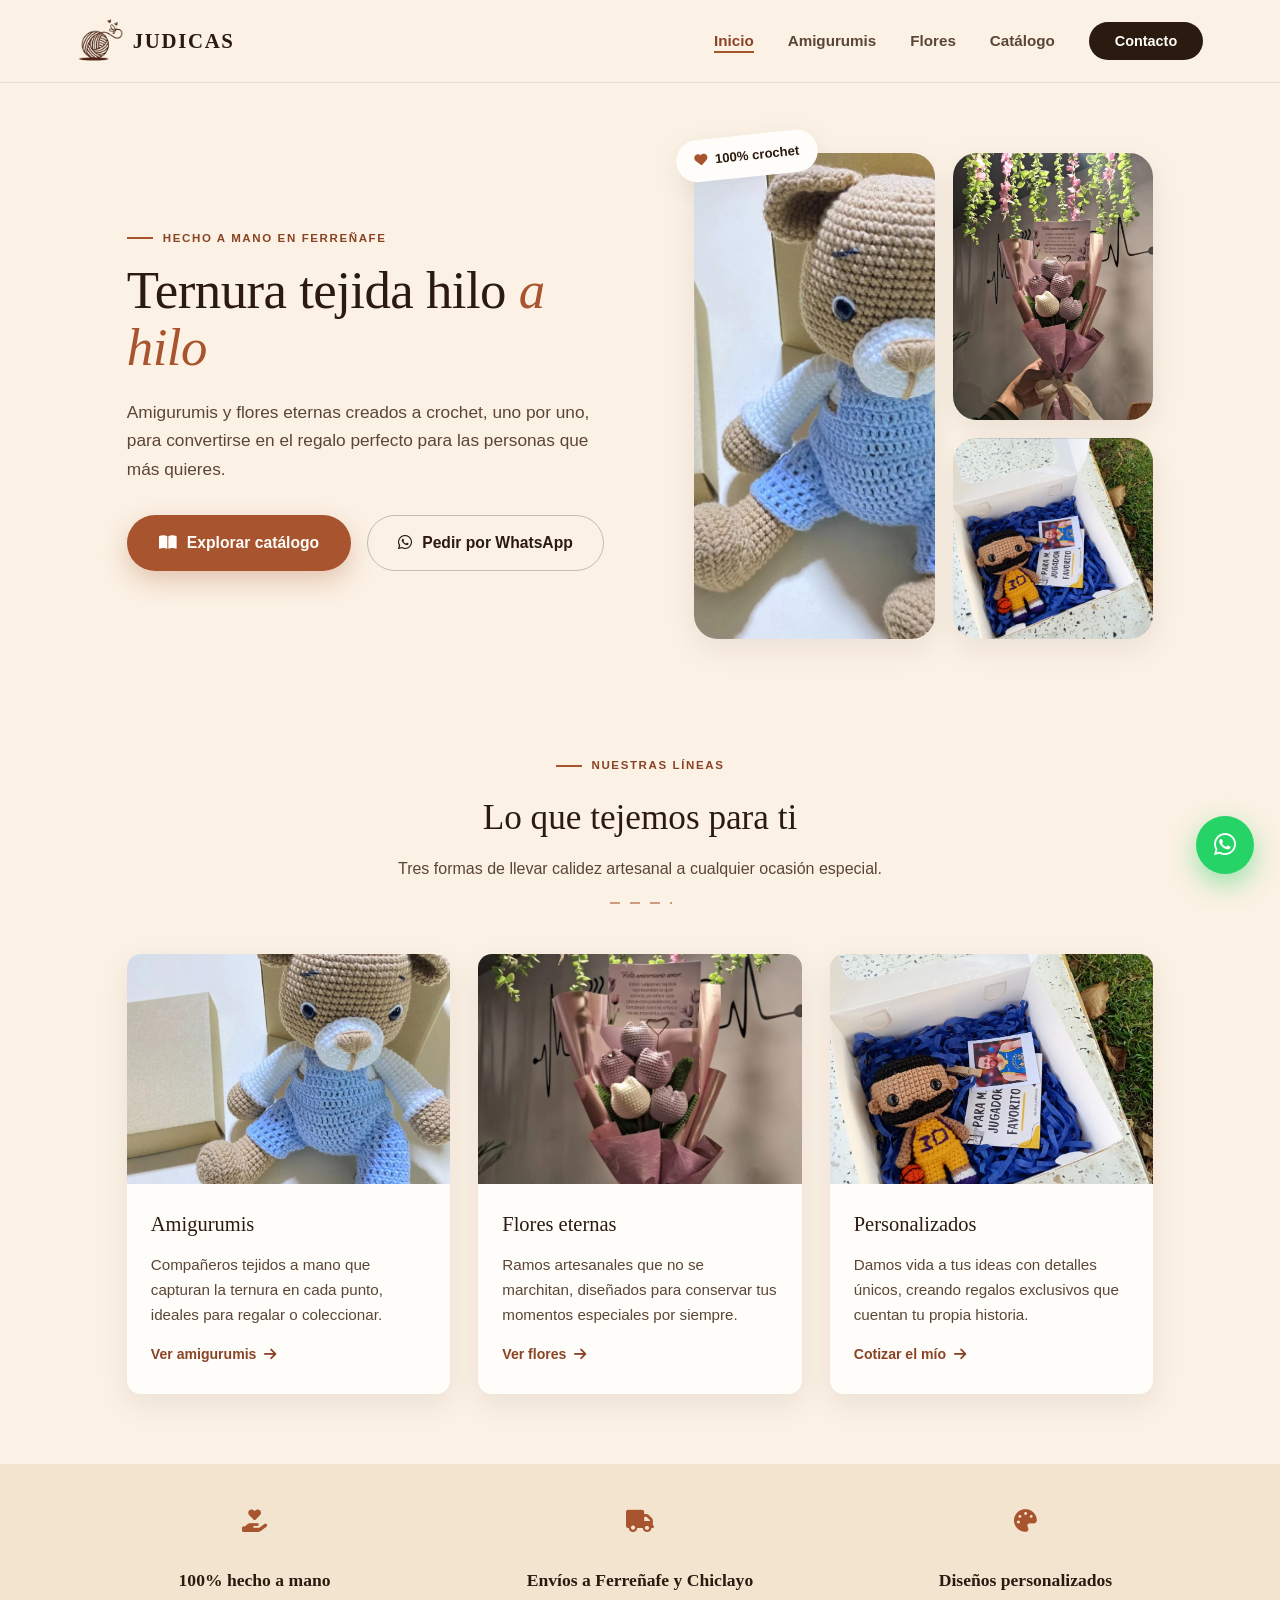
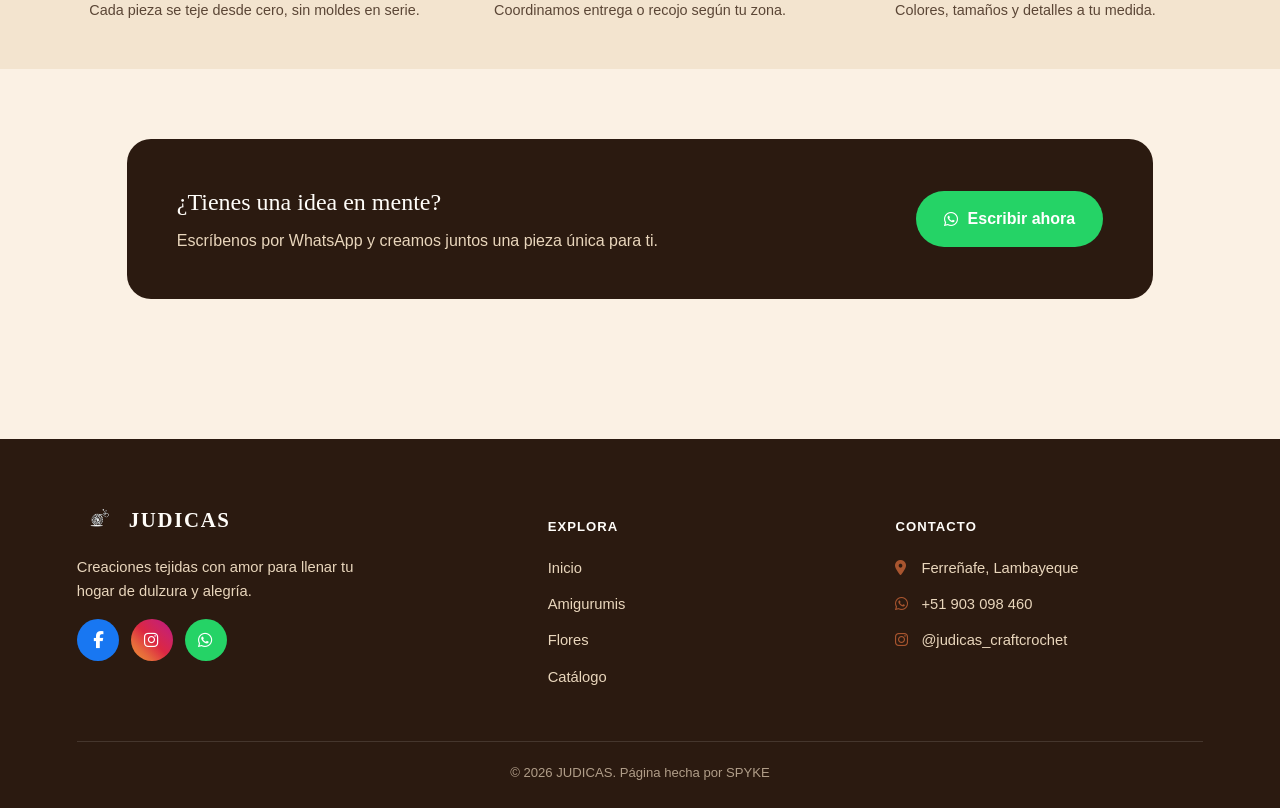
==== commit 2adb9e8e: "Update index.html" ====
--- a/index.html
+++ b/index.html
@@ -143,7 +143,7 @@
     </div>
   </div>
   <div class="footer-bottom">
-    <p>&copy; 2026 JUDICAS. Todos los derechos reservados.</p>
+    <p>&copy; 2026 JUDICAS. Página hecha por SPYKE</p>
   </div>
 </footer>
 
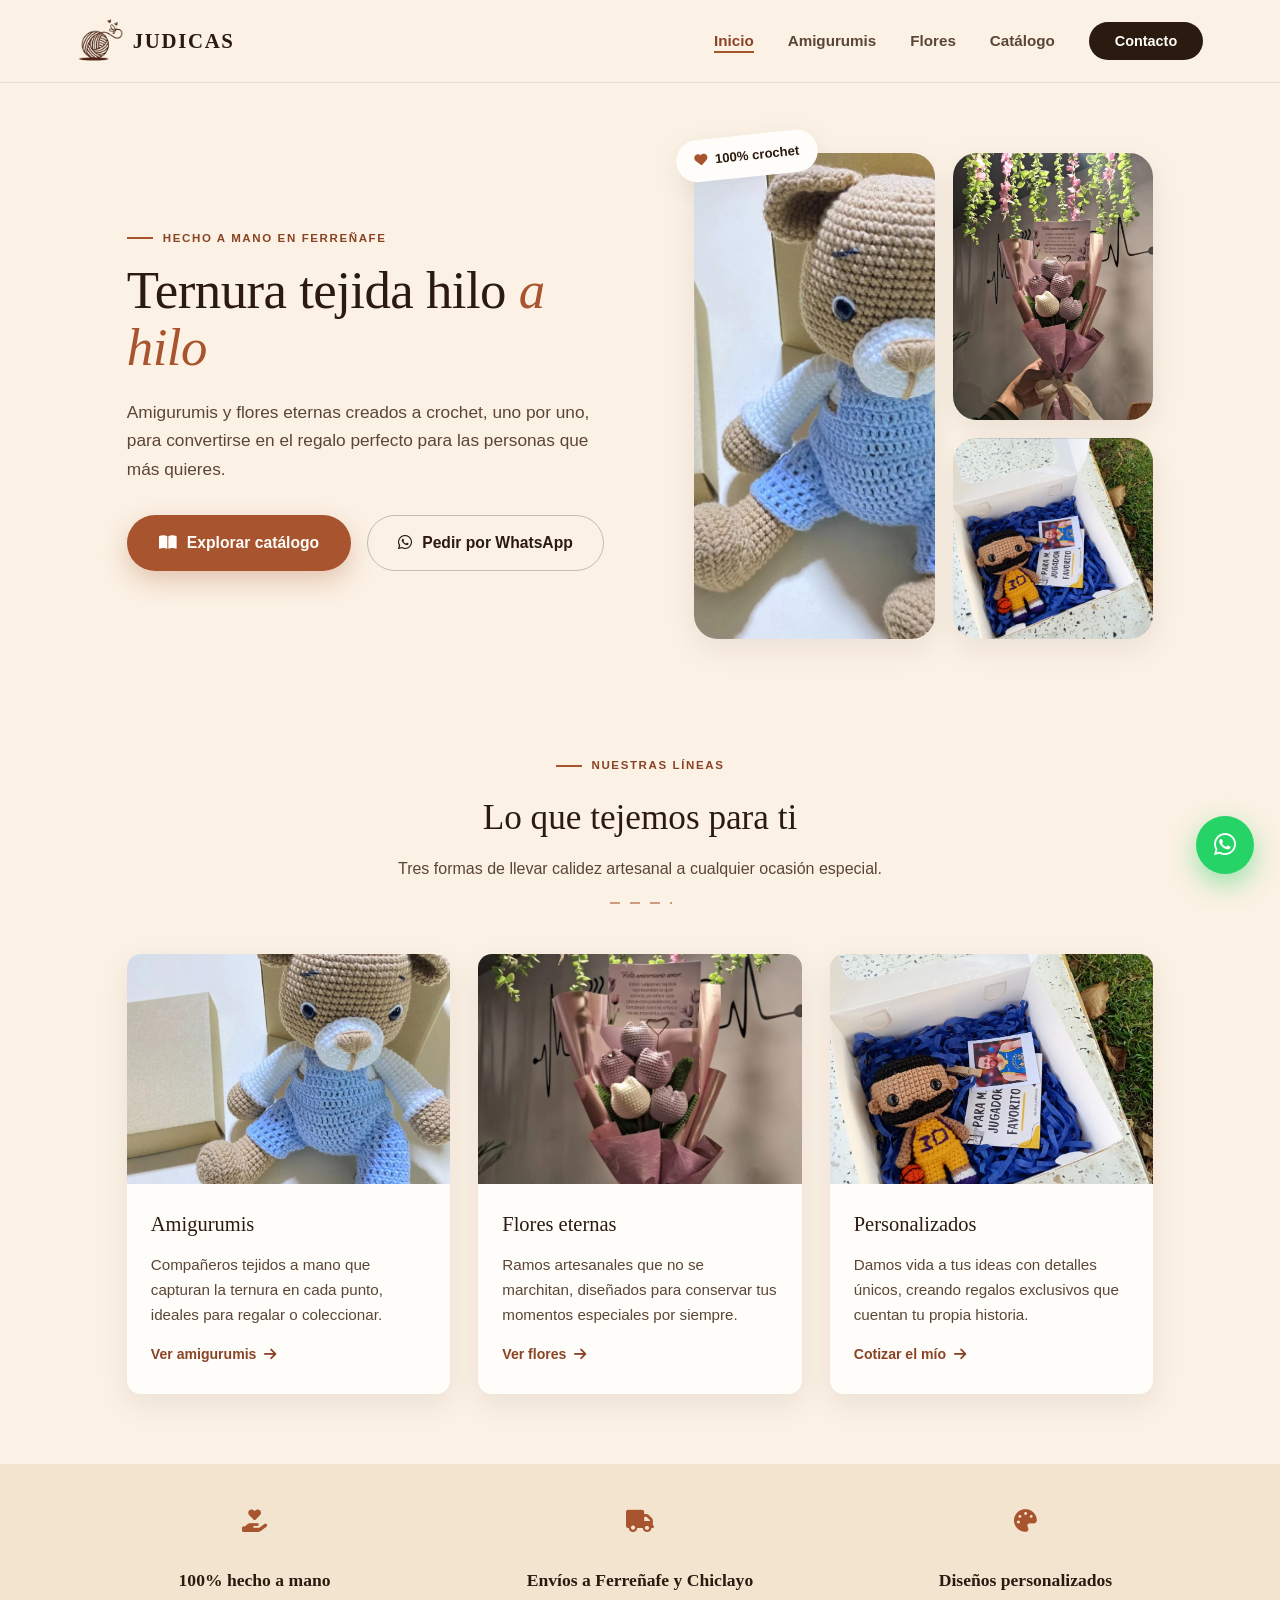
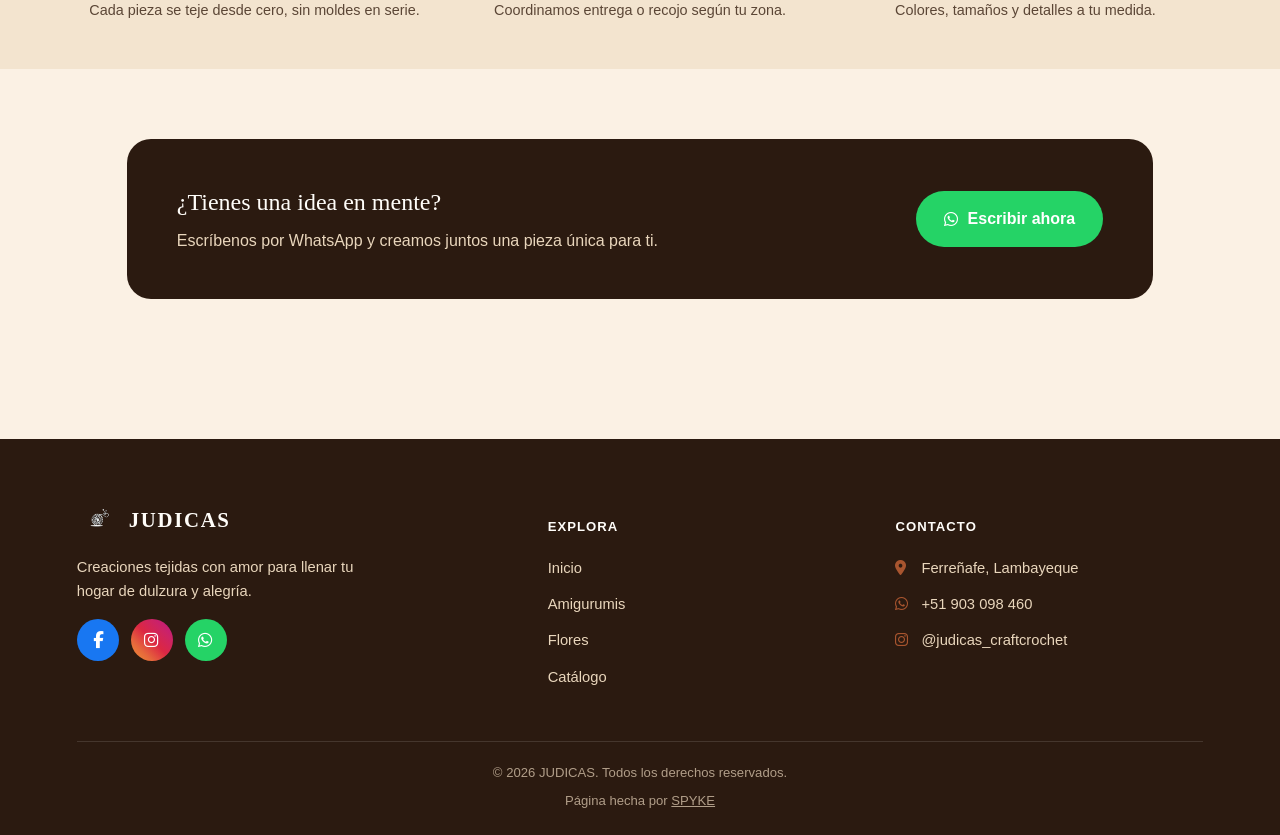
==== commit 779db9bb: "Update index.html" ====
--- a/index.html
+++ b/index.html
@@ -143,7 +143,8 @@
     </div>
   </div>
   <div class="footer-bottom">
-    <p>&copy; 2026 JUDICAS. Página hecha por SPYKE</p>
+    <p>&copy; 2026 JUDICAS. Todos los derechos reservados.</p>
+    <p style="margin-top:6px;">Página hecha por <a href="https://spykeweb.netlify.app/" target="_blank" class="credit-link">SPYKE</a></p>
   </div>
 </footer>
 
